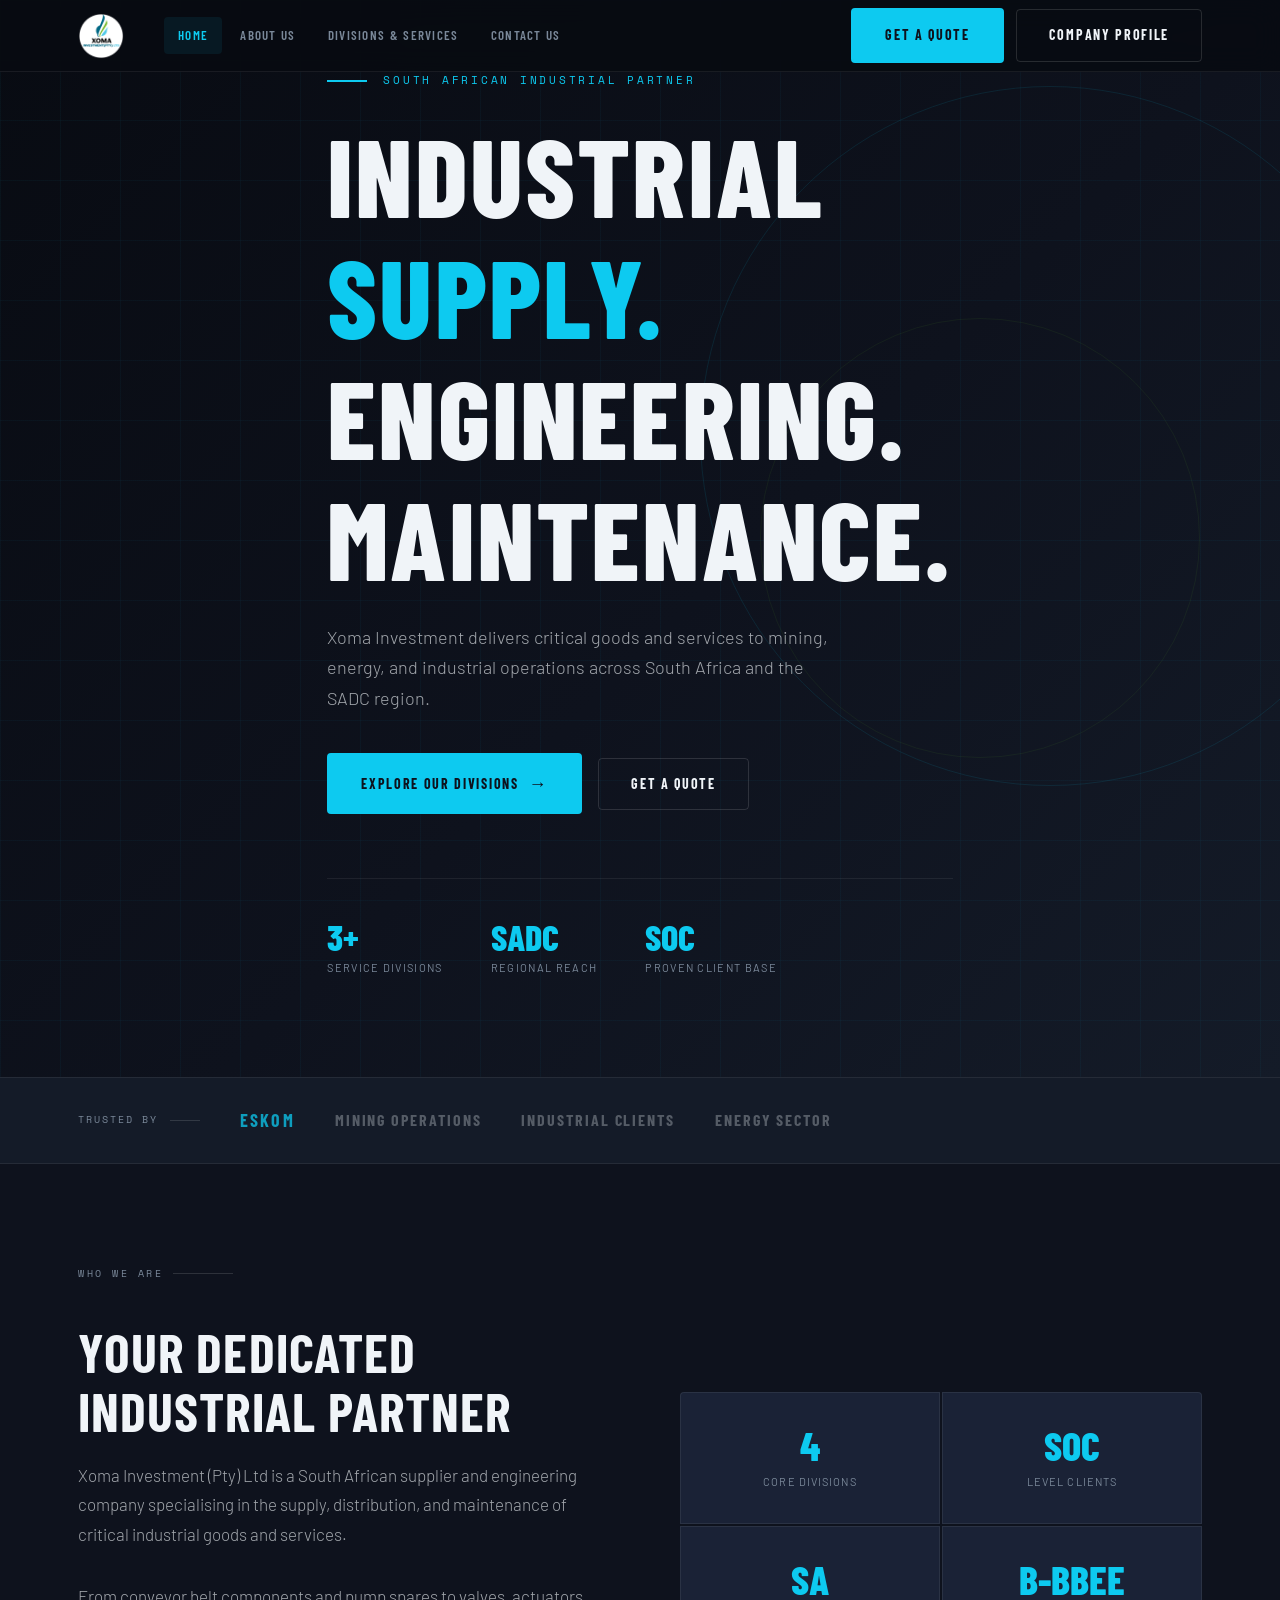
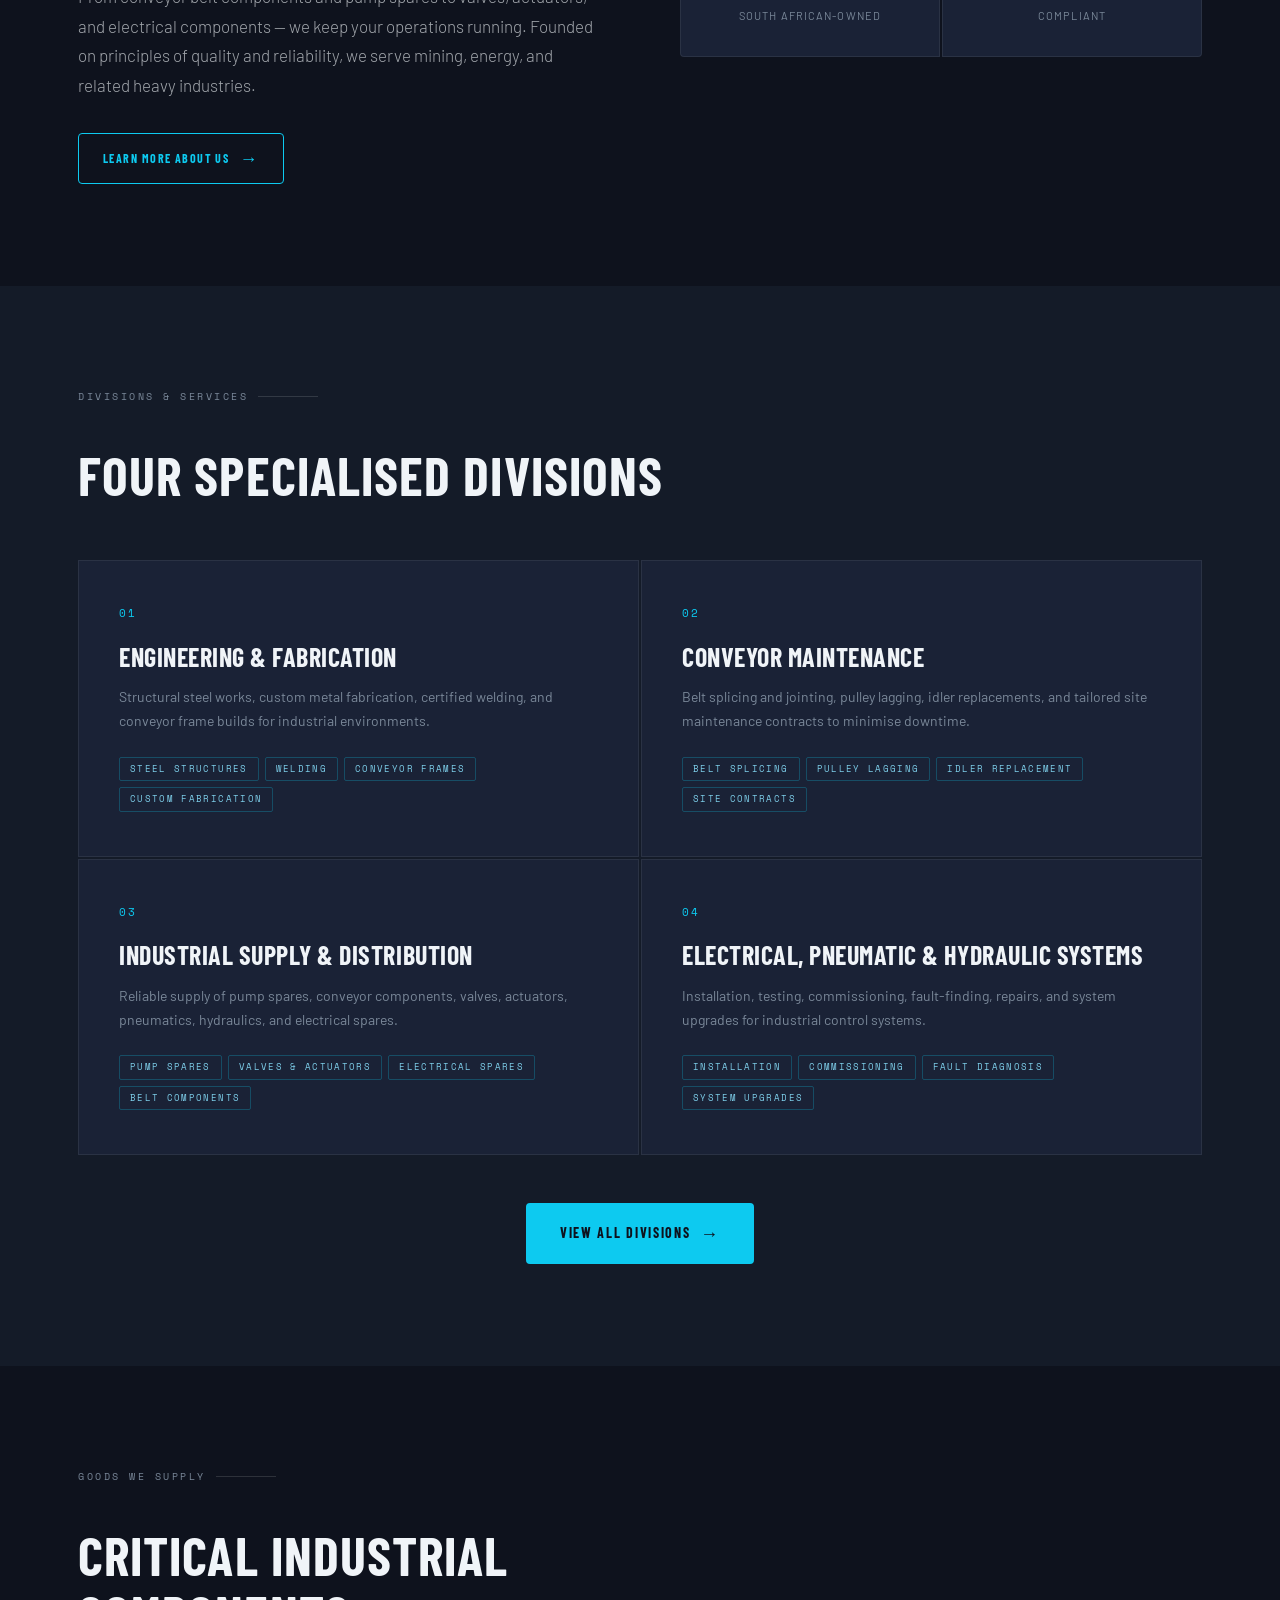
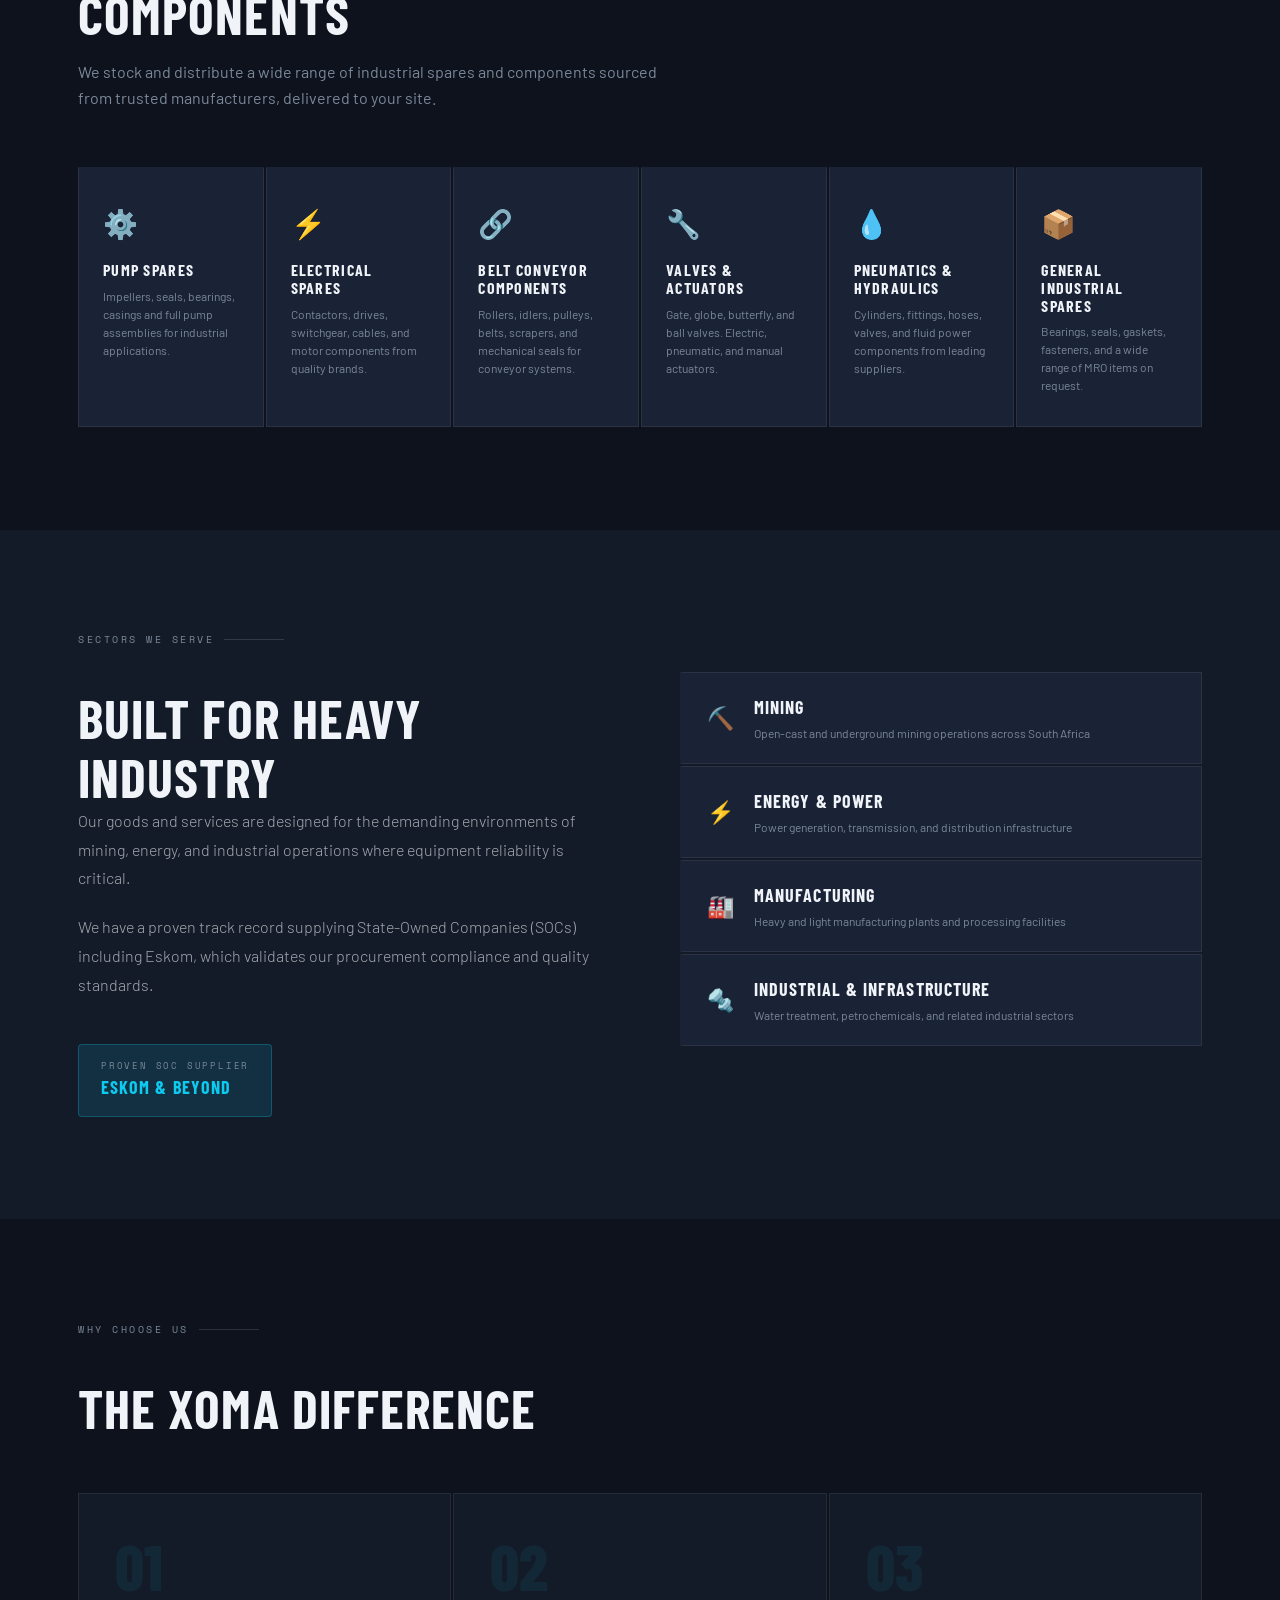
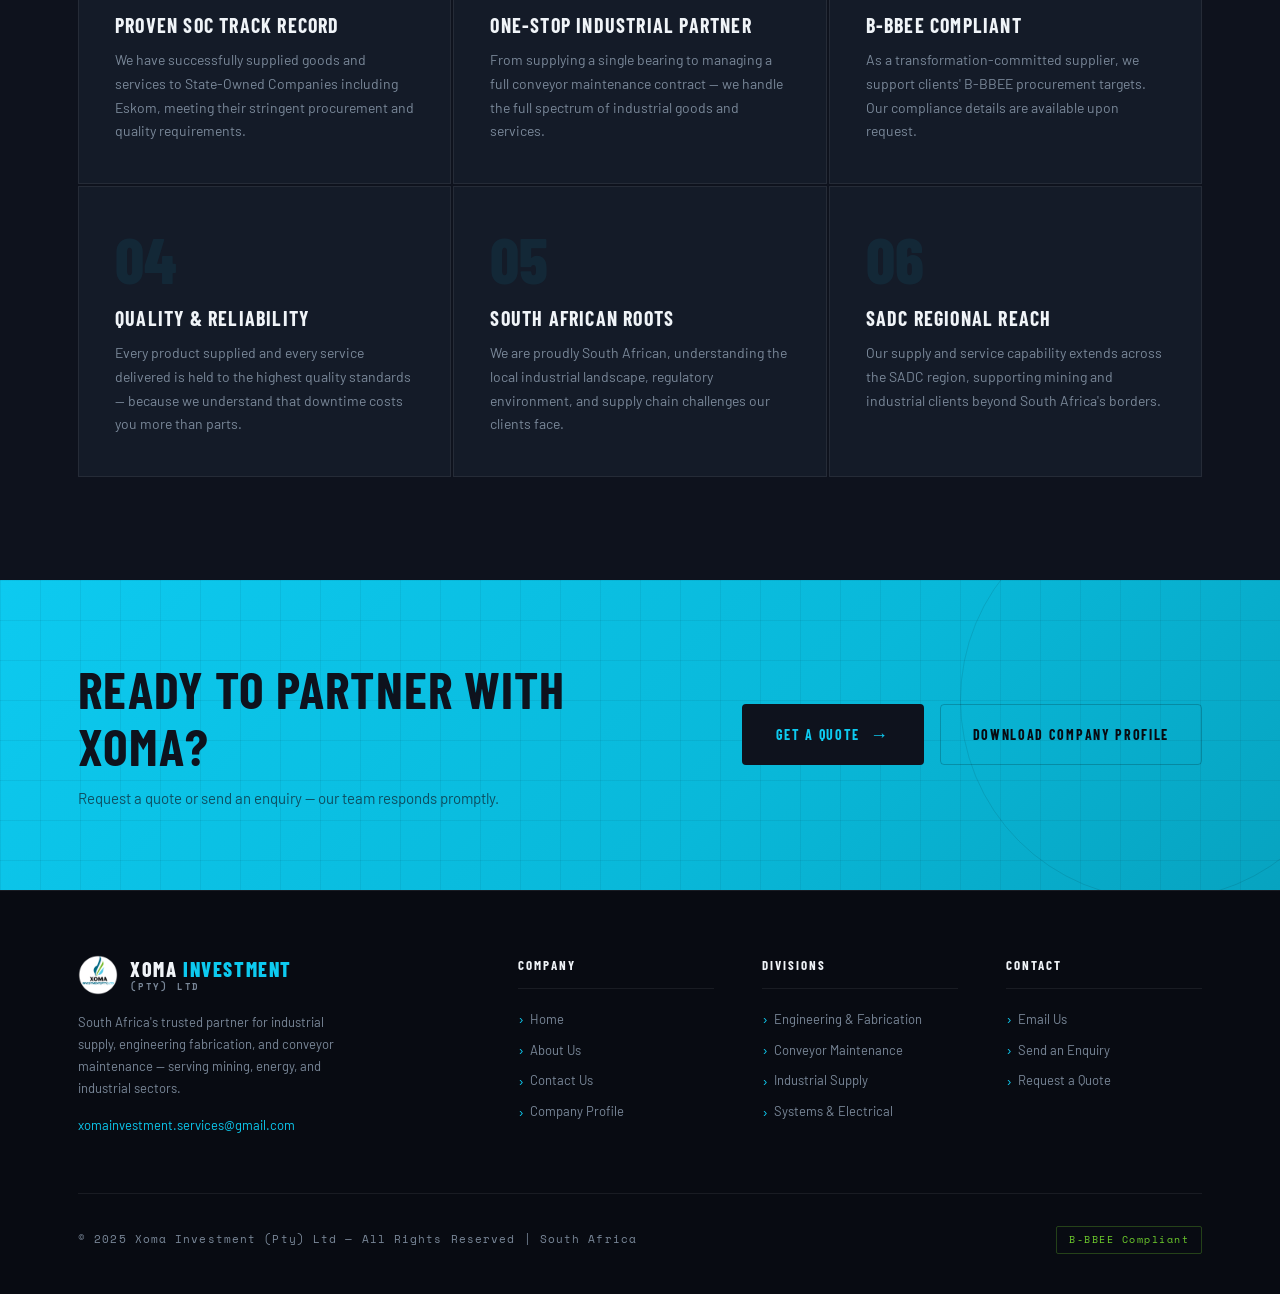
==== index.html @ 1c03928a "File Upload" ====
<!DOCTYPE html>
<html lang="en">
<head>
  <meta charset="UTF-8">
  <meta name="viewport" content="width=device-width, initial-scale=1.0">
  <meta name="description" content="Xoma Investment (Pty) Ltd — South Africa's trusted industrial supplier and engineering partner. Conveyor components, pumps, valves, electrical spares, and maintenance services for mining and energy sectors.">
  <title>Xoma Investment (Pty) Ltd — Industrial Supply. Engineering. Maintenance.</title>
  <link href="https://fonts.googleapis.com/css2?family=Barlow+Condensed:wght@400;600;700;800&family=Barlow:wght@300;400;500;600&family=Space+Mono:wght@400;700&display=swap" rel="stylesheet">
  <link rel="stylesheet" href="assets/css/style.css">
</head>
<body>

  <!-- ===== HEADER ===== -->
  <header class="main-header">
    <div class="container">
      <div class="logo">
        <a href="index.html">
          <img src="assets/img/Logo Xoma.png" alt="Xoma Investment (Pty) Ltd" onerror="this.style.display='none'; this.nextElementSibling.style.display='block'">
          <div class="logo-text" style="display:none">XOMA <span>Investment</span><div class="logo-sub">(Pty) Ltd</div></div>
        </a>
      </div>

      <button class="menu-toggle" aria-label="Toggle menu">
        <span></span><span></span><span></span>
      </button>

      <nav class="main-nav">
        <ul>
          <li><a href="index.html" class="active">Home</a></li>
          <li><a href="about.html">About Us</a></li>
          <li class="dropdown">
            <a href="services.html">Divisions &amp; Services</a>
            <ul class="dropdown-menu">
              <li><a href="services.html#engineering">Engineering &amp; Fabrication</a></li>
              <li><a href="services.html#maintenance">Conveyor Maintenance</a></li>
              <li><a href="services.html#supply">Industrial Supply &amp; Distribution</a></li>
              <li><a href="services.html#systems">Electrical, Pneumatic &amp; Hydraulic</a></li>
            </ul>
          </li>
          <li><a href="contact.html">Contact Us</a></li>
        </ul>
      </nav>

      <div class="nav-ctas">
        <a href="contact.html" class="btn btn-primary">Get a Quote</a>
        <a href="assets/docs/company_profile.pdf" download="Xoma_Investment_Company_Profile.pdf" class="btn btn-secondary">Company Profile</a>
      </div>
    </div>
  </header>

  <main>

    <!-- ===== HERO ===== -->
    <section class="hero-banner no-img">
      <div class="hero-bg">
        <div class="hero-grid-pattern"></div>
      </div>
      <div class="hero-ring2"></div>
      <div class="container">
        <div class="hero-content">
          <div class="hero-eyebrow">
            <div class="line"></div>
            <span>South African Industrial Partner</span>
          </div>
          <h1>Industrial<br><span class="accent">Supply.</span><br>Engineering.<br>Maintenance.</h1>
          <p class="hero-sub">Xoma Investment delivers critical goods and services to mining, energy, and industrial operations across South Africa and the SADC region.</p>
          <div class="hero-actions">
            <a href="services.html" class="btn btn-primary">Explore Our Divisions <span class="arrow">→</span></a>
            <a href="contact.html" class="btn btn-secondary">Get a Quote</a>
          </div>
          <div class="hero-stats">
            <div class="hero-stat">
              <div class="number"><span data-target="4">0</span>+</div>
              <div class="label">Service Divisions</div>
            </div>
            <div class="hero-stat">
              <div class="number">SADC</div>
              <div class="label">Regional Reach</div>
            </div>
            <div class="hero-stat">
              <div class="number">SOC</div>
              <div class="label">Proven Client Base</div>
            </div>
          </div>
        </div>
      </div>
    </section>

    <!-- ===== TRUST BAR ===== -->
    <div class="trust-bar">
      <div class="container">
        <span class="trust-label">Trusted by</span>
        <div class="trust-logos">
          <span class="trust-logo-item featured">Eskom</span>
          <span class="trust-logo-item">Mining Operations</span>
          <span class="trust-logo-item">Industrial Clients</span>
          <span class="trust-logo-item">Energy Sector</span>
        </div>
      </div>
    </div>

    <!-- ===== ABOUT PREVIEW ===== -->
    <section class="about-preview">
      <div class="container">
        <div class="inner">
          <div class="text-side">
            <span class="section-label">Who We Are</span>
            <h2 class="anim">Your Dedicated Industrial Partner</h2>
            <p class="anim anim-delay-1">Xoma Investment (Pty) Ltd is a South African supplier and engineering company specialising in the supply, distribution, and maintenance of critical industrial goods and services.</p>
            <p class="anim anim-delay-2">From conveyor belt components and pump spares to valves, actuators, and electrical components — we keep your operations running. Founded on principles of quality and reliability, we serve mining, energy, and related heavy industries.</p>
            <a href="about.html" class="btn btn-ghost anim anim-delay-3">Learn More About Us <span class="arrow">→</span></a>
          </div>
          <div class="stat-side anim anim-delay-1">
            <div class="stat-box">
              <div class="num">4</div>
              <div class="desc">Core Divisions</div>
            </div>
            <div class="stat-box">
              <div class="num">SOC</div>
              <div class="desc">Level Clients</div>
            </div>
            <div class="stat-box">
              <div class="num">SA</div>
              <div class="desc">South African-Owned</div>
            </div>
            <div class="stat-box">
              <div class="num">B-BBEE</div>
              <div class="desc">Compliant</div>
            </div>
          </div>
        </div>
      </div>
    </section>

    <!-- ===== SERVICES ===== -->
    <section class="alt-bg">
      <div class="container">
        <span class="section-label">Divisions &amp; Services</span>
        <h2 class="anim">Four Specialised Divisions</h2>
        <div class="services-grid">
          <div class="service-card anim anim-delay-1">
            <div class="card-number">01</div>
            <h3>Engineering &amp; Fabrication</h3>
            <p>Structural steel works, custom metal fabrication, certified welding, and conveyor frame builds for industrial environments.</p>
            <div class="tags">
              <span class="tag">Steel Structures</span>
              <span class="tag">Welding</span>
              <span class="tag">Conveyor Frames</span>
              <span class="tag">Custom Fabrication</span>
            </div>
            <a href="services.html#engineering" class="card-link">View Division →</a>
          </div>
          <div class="service-card anim anim-delay-2">
            <div class="card-number">02</div>
            <h3>Conveyor Maintenance</h3>
            <p>Belt splicing and jointing, pulley lagging, idler replacements, and tailored site maintenance contracts to minimise downtime.</p>
            <div class="tags">
              <span class="tag">Belt Splicing</span>
              <span class="tag">Pulley Lagging</span>
              <span class="tag">Idler Replacement</span>
              <span class="tag">Site Contracts</span>
            </div>
            <a href="services.html#maintenance" class="card-link">View Division →</a>
          </div>
          <div class="service-card anim anim-delay-3">
            <div class="card-number">03</div>
            <h3>Industrial Supply &amp; Distribution</h3>
            <p>Reliable supply of pump spares, conveyor components, valves, actuators, pneumatics, hydraulics, and electrical spares.</p>
            <div class="tags">
              <span class="tag">Pump Spares</span>
              <span class="tag">Valves &amp; Actuators</span>
              <span class="tag">Electrical Spares</span>
              <span class="tag">Belt Components</span>
            </div>
            <a href="services.html#supply" class="card-link">View Division →</a>
          </div>
          <div class="service-card anim anim-delay-4">
            <div class="card-number">04</div>
            <h3>Electrical, Pneumatic &amp; Hydraulic Systems</h3>
            <p>Installation, testing, commissioning, fault-finding, repairs, and system upgrades for industrial control systems.</p>
            <div class="tags">
              <span class="tag">Installation</span>
              <span class="tag">Commissioning</span>
              <span class="tag">Fault Diagnosis</span>
              <span class="tag">System Upgrades</span>
            </div>
            <a href="services.html#systems" class="card-link">View Division →</a>
          </div>
        </div>
        <div style="text-align:center; margin-top: 48px;">
          <a href="services.html" class="btn btn-primary">View All Divisions <span class="arrow">→</span></a>
        </div>
      </div>
    </section>

    <!-- ===== PRODUCTS ===== -->
    <section>
      <div class="container">
        <div class="products-intro">
          <span class="section-label">Goods We Supply</span>
          <h2 class="anim">Critical Industrial Components</h2>
          <p class="anim anim-delay-1">We stock and distribute a wide range of industrial spares and components sourced from trusted manufacturers, delivered to your site.</p>
        </div>
        <div class="product-categories">
          <div class="product-cat anim">
            <span class="cat-icon">⚙️</span>
            <h4>Pump Spares</h4>
            <p>Impellers, seals, bearings, casings and full pump assemblies for industrial applications.</p>
          </div>
          <div class="product-cat anim anim-delay-1">
            <span class="cat-icon">⚡</span>
            <h4>Electrical Spares</h4>
            <p>Contactors, drives, switchgear, cables, and motor components from quality brands.</p>
          </div>
          <div class="product-cat anim anim-delay-2">
            <span class="cat-icon">🔗</span>
            <h4>Belt Conveyor Components</h4>
            <p>Rollers, idlers, pulleys, belts, scrapers, and mechanical seals for conveyor systems.</p>
          </div>
          <div class="product-cat anim anim-delay-3">
            <span class="cat-icon">🔧</span>
            <h4>Valves &amp; Actuators</h4>
            <p>Gate, globe, butterfly, and ball valves. Electric, pneumatic, and manual actuators.</p>
          </div>
          <div class="product-cat anim anim-delay-4">
            <span class="cat-icon">💧</span>
            <h4>Pneumatics &amp; Hydraulics</h4>
            <p>Cylinders, fittings, hoses, valves, and fluid power components from leading suppliers.</p>
          </div>
          <div class="product-cat anim">
            <span class="cat-icon">📦</span>
            <h4>General Industrial Spares</h4>
            <p>Bearings, seals, gaskets, fasteners, and a wide range of MRO items on request.</p>
          </div>
        </div>
      </div>
    </section>

    <!-- ===== SECTORS ===== -->
    <section class="alt-bg">
      <div class="container">
        <div class="sectors-inner">
          <div class="sectors-text">
            <span class="section-label">Sectors We Serve</span>
            <h2 class="anim">Built for Heavy Industry</h2>
            <p class="anim anim-delay-1">Our goods and services are designed for the demanding environments of mining, energy, and industrial operations where equipment reliability is critical.</p>
            <p class="anim anim-delay-2">We have a proven track record supplying State-Owned Companies (SOCs) including Eskom, which validates our procurement compliance and quality standards.</p>
            <div class="eskom-badge anim anim-delay-3">
              <div>
                <div class="badge-label">Proven SOC Supplier</div>
                <div class="badge-name">Eskom &amp; Beyond</div>
              </div>
            </div>
          </div>
          <div>
            <div class="sector-list">
              <div class="sector-item anim">
                <span class="s-icon">⛏️</span>
                <div>
                  <div class="s-name">Mining</div>
                  <div class="s-desc">Open-cast and underground mining operations across South Africa</div>
                </div>
              </div>
              <div class="sector-item anim anim-delay-1">
                <span class="s-icon">⚡</span>
                <div>
                  <div class="s-name">Energy &amp; Power</div>
                  <div class="s-desc">Power generation, transmission, and distribution infrastructure</div>
                </div>
              </div>
              <div class="sector-item anim anim-delay-2">
                <span class="s-icon">🏭</span>
                <div>
                  <div class="s-name">Manufacturing</div>
                  <div class="s-desc">Heavy and light manufacturing plants and processing facilities</div>
                </div>
              </div>
              <div class="sector-item anim anim-delay-3">
                <span class="s-icon">🔩</span>
                <div>
                  <div class="s-name">Industrial &amp; Infrastructure</div>
                  <div class="s-desc">Water treatment, petrochemicals, and related industrial sectors</div>
                </div>
              </div>
            </div>
          </div>
        </div>
      </div>
    </section>

    <!-- ===== WHY XOMA ===== -->
    <section>
      <div class="container">
        <span class="section-label">Why Choose Us</span>
        <h2 class="anim">The Xoma Difference</h2>
        <div class="why-grid">
          <div class="why-item anim">
            <div class="wi-number">01</div>
            <h4>Proven SOC Track Record</h4>
            <p>We have successfully supplied goods and services to State-Owned Companies including Eskom, meeting their stringent procurement and quality requirements.</p>
          </div>
          <div class="why-item anim anim-delay-1">
            <div class="wi-number">02</div>
            <h4>One-Stop Industrial Partner</h4>
            <p>From supplying a single bearing to managing a full conveyor maintenance contract — we handle the full spectrum of industrial goods and services.</p>
          </div>
          <div class="why-item anim anim-delay-2">
            <div class="wi-number">03</div>
            <h4>B-BBEE Compliant</h4>
            <p>As a transformation-committed supplier, we support clients' B-BBEE procurement targets. Our compliance details are available upon request.</p>
          </div>
          <div class="why-item anim">
            <div class="wi-number">04</div>
            <h4>Quality &amp; Reliability</h4>
            <p>Every product supplied and every service delivered is held to the highest quality standards — because we understand that downtime costs you more than parts.</p>
          </div>
          <div class="why-item anim anim-delay-1">
            <div class="wi-number">05</div>
            <h4>South African Roots</h4>
            <p>We are proudly South African, understanding the local industrial landscape, regulatory environment, and supply chain challenges our clients face.</p>
          </div>
          <div class="why-item anim anim-delay-2">
            <div class="wi-number">06</div>
            <h4>SADC Regional Reach</h4>
            <p>Our supply and service capability extends across the SADC region, supporting mining and industrial clients beyond South Africa's borders.</p>
          </div>
        </div>
      </div>
    </section>

    <!-- ===== CTA BANNER ===== -->
    <section class="cta-banner">
      <div class="container">
        <div class="inner">
          <div>
            <h2>Ready to Partner with Xoma?</h2>
            <p>Request a quote or send an enquiry — our team responds promptly.</p>
          </div>
          <div style="display:flex; gap:16px; flex-wrap:wrap;">
            <a href="contact.html" class="btn btn-primary">Get a Quote <span class="arrow">→</span></a>
            <a href="assets/docs/company_profile.pdf" download class="btn btn-secondary" style="border-color:rgba(0,0,0,0.2); color:var(--black);">Download Company Profile</a>
          </div>
        </div>
      </div>
    </section>

  </main>

  <!-- ===== FOOTER ===== -->
  <footer class="main-footer">
    <div class="container">
      <div class="footer-inner">
        <div class="footer-brand">
          <div class="logo-wrap">
            <img src="assets/img/Logo Xoma.png" alt="Xoma Investment (Pty) Ltd">
            <div class="logo-text">XOMA <span>Investment</span><div class="logo-sub">(Pty) Ltd</div></div>
          </div>
          <p>South Africa's trusted partner for industrial supply, engineering fabrication, and conveyor maintenance — serving mining, energy, and industrial sectors.</p>
          <a href="mailto:xomainvestment.services@gmail.com" class="email-link">xomainvestment.services@gmail.com</a>
        </div>
        <div class="footer-col">
          <h5>Company</h5>
          <ul>
            <li><a href="index.html">Home</a></li>
            <li><a href="about.html">About Us</a></li>
            <li><a href="contact.html">Contact Us</a></li>
            <li><a href="assets/docs/company_profile.pdf" download>Company Profile</a></li>
          </ul>
        </div>
        <div class="footer-col">
          <h5>Divisions</h5>
          <ul>
            <li><a href="services.html#engineering">Engineering &amp; Fabrication</a></li>
            <li><a href="services.html#maintenance">Conveyor Maintenance</a></li>
            <li><a href="services.html#supply">Industrial Supply</a></li>
            <li><a href="services.html#systems">Systems &amp; Electrical</a></li>
          </ul>
        </div>
        <div class="footer-col">
          <h5>Contact</h5>
          <ul>
            <li><a href="mailto:xomainvestment.services@gmail.com">Email Us</a></li>
            <li><a href="contact.html">Send an Enquiry</a></li>
            <li><a href="contact.html">Request a Quote</a></li>
          </ul>
        </div>
      </div>
      <div class="footer-bottom">
        <p>© 2025 Xoma Investment (Pty) Ltd — All Rights Reserved | South Africa</p>
        <span class="bbbee-badge">B-BBEE Compliant</span>
      </div>
    </div>
  </footer>

  <script src="assets/js/script.js"></script>
</body>
</html>
---- assets/css/style.css ----
/* ============================================
   XOMA INVESTMENT — INDUSTRIAL AUTHORITY
   Navy. Teal. Green. Precision.
   ============================================ */

@import url('https://fonts.googleapis.com/css2?family=Barlow+Condensed:wght@400;600;700;800&family=Barlow:wght@300;400;500;600&family=Space+Mono:wght@400;700&display=swap');

/* ---- BRAND TOKENS ---- */
:root {
  /* Core brand — from the Xoma logo */
  --navy:        #0e121d;
  --navy-mid:    #141b28;
  --navy-light:  #1a2236;
  --navy-border: #222d42;

  --teal:        #0dcaf0;
  --teal-light:  #4dd9f5;
  --teal-dim:    rgba(13,202,240,0.12);
  --teal-border: rgba(13,202,240,0.25);

  --green:       #6fcf2d;
  --green-light: #8fdf4a;
  --green-dim:   rgba(111,207,45,0.12);
  --green-border:rgba(111,207,45,0.28);

  --sky:         #7ecfea;

  --black:       #080b12;
  --border:      rgba(255,255,255,0.07);
  --border-light:rgba(255,255,255,0.13);
  --white:       #f0f4f8;
  --muted:       #7a8899;

  --font-display: 'Barlow Condensed', sans-serif;
  --font-body:    'Barlow', sans-serif;
  --font-mono:    'Space Mono', monospace;

  --radius-sm: 4px;
  --radius-md: 8px;
  --radius-lg: 14px;

  --nav-h: 72px;
  --section-pad: clamp(60px, 8vw, 110px);
  --container-w: 1220px;
  --gutter: clamp(20px, 4vw, 48px);
}

/* ---- RESET ---- */
*, *::before, *::after { box-sizing: border-box; margin: 0; padding: 0; }
html { scroll-behavior: smooth; font-size: 16px; }
body {
  background: var(--navy);
  color: var(--white);
  font-family: var(--font-body);
  font-weight: 400;
  line-height: 1.6;
  overflow-x: hidden;
}
img { max-width: 100%; display: block; }
a { text-decoration: none; color: inherit; }
ul { list-style: none; }
button { cursor: pointer; border: none; background: none; font: inherit; }

/* ---- CONTAINER ---- */
.container {
  max-width: var(--container-w);
  margin: 0 auto;
  padding: 0 var(--gutter);
}

/* ---- TYPOGRAPHY ---- */
h1, h2, h3, h4 {
  font-family: var(--font-display);
  font-weight: 700;
  line-height: 1.1;
  letter-spacing: 0.02em;
  text-transform: uppercase;
}
h1 { font-size: clamp(52px, 9vw, 110px); }
h2 { font-size: clamp(32px, 5vw, 54px); }
h3 { font-size: clamp(22px, 3vw, 32px); }

.overline {
  font-family: var(--font-mono);
  font-size: 11px;
  letter-spacing: 0.2em;
  text-transform: uppercase;
  color: var(--teal);
  display: block;
  margin-bottom: 12px;
}
.section-label {
  font-family: var(--font-mono);
  font-size: 10px;
  letter-spacing: 0.25em;
  text-transform: uppercase;
  color: var(--muted);
  display: flex;
  align-items: center;
  gap: 10px;
  margin-bottom: 40px;
}
.section-label::after {
  content: '';
  flex: 1;
  max-width: 60px;
  height: 1px;
  background: var(--border-light);
}

/* ---- BUTTONS ---- */
.btn {
  display: inline-flex;
  align-items: center;
  gap: 10px;
  font-family: var(--font-display);
  font-weight: 700;
  font-size: 14px;
  letter-spacing: 0.12em;
  text-transform: uppercase;
  padding: 14px 32px;
  border-radius: var(--radius-sm);
  transition: all 0.2s ease;
  white-space: nowrap;
}
.btn-primary {
  background: var(--teal);
  color: var(--navy);
  border: 2px solid var(--teal);
}
.btn-primary:hover {
  background: var(--teal-light);
  border-color: var(--teal-light);
  transform: translateY(-1px);
  box-shadow: 0 6px 24px rgba(13,202,240,0.3);
}
.btn-secondary {
  background: transparent;
  color: var(--white);
  border: 1px solid var(--border-light);
}
.btn-secondary:hover {
  border-color: var(--teal);
  color: var(--teal);
}
.btn-ghost {
  background: transparent;
  color: var(--teal);
  border: 1px solid var(--teal);
  padding: 10px 24px;
  font-size: 12px;
}
.btn-ghost:hover {
  background: var(--teal);
  color: var(--navy);
  box-shadow: 0 4px 16px rgba(13,202,240,0.25);
}
.btn .arrow {
  font-size: 18px;
  transition: transform 0.2s;
}
.btn:hover .arrow { transform: translateX(4px); }

/* ---- HEADER / NAV ---- */
.main-header {
  position: fixed;
  top: 0; left: 0; right: 0;
  z-index: 1000;
  height: var(--nav-h);
  border-bottom: 1px solid var(--border);
  background: rgba(8,11,18,0.93);
  backdrop-filter: blur(14px);
  -webkit-backdrop-filter: blur(14px);
  transition: background 0.3s, border-color 0.3s;
}
.main-header.scrolled {
  background: rgba(8,11,18,0.99);
  border-bottom-color: rgba(13,202,240,0.2);
}
.main-header .container {
  height: 100%;
  display: flex;
  align-items: center;
  gap: 40px;
}
.logo { flex-shrink: 0; }
.logo img {
  height: 46px;
  width: auto;
  border-radius: 50%;
}
.logo-text {
  font-family: var(--font-display);
  font-weight: 800;
  font-size: 20px;
  letter-spacing: 0.08em;
  text-transform: uppercase;
  color: var(--white);
  line-height: 1;
}
.logo-text span { color: var(--teal); }
.logo-sub {
  font-family: var(--font-mono);
  font-size: 9px;
  letter-spacing: 0.2em;
  color: var(--muted);
  text-transform: uppercase;
  margin-top: 3px;
}

.main-nav { flex: 1; }
.main-nav ul {
  display: flex;
  align-items: center;
  gap: 4px;
}
.main-nav a {
  font-family: var(--font-display);
  font-weight: 600;
  font-size: 13px;
  letter-spacing: 0.1em;
  text-transform: uppercase;
  color: var(--muted);
  padding: 8px 14px;
  border-radius: var(--radius-sm);
  transition: color 0.2s;
  display: block;
}
.main-nav a:hover,
.main-nav a.active { color: var(--white); }
.main-nav a.active {
  background: rgba(13,202,240,0.08);
  color: var(--teal);
}

.dropdown { position: relative; }
.dropdown-menu {
  position: absolute;
  top: calc(100% + 8px);
  left: 0;
  min-width: 270px;
  background: var(--navy-light);
  border: 1px solid var(--border-light);
  border-top: 2px solid var(--teal);
  border-radius: 0 0 var(--radius-md) var(--radius-md);
  padding: 8px;
  opacity: 0;
  pointer-events: none;
  transform: translateY(-6px);
  transition: all 0.2s ease;
  z-index: 100;
}
.dropdown:hover .dropdown-menu,
.dropdown-menu:hover {
  opacity: 1;
  pointer-events: all;
  transform: translateY(0);
}
.dropdown-menu li a {
  display: block;
  padding: 10px 14px;
  font-size: 12px;
  color: var(--muted);
  border-radius: var(--radius-sm);
  border-left: 2px solid transparent;
}
.dropdown-menu li a:hover {
  color: var(--teal);
  border-left-color: var(--teal);
  background: var(--teal-dim);
}

.nav-ctas {
  display: flex;
  align-items: center;
  gap: 12px;
  margin-left: auto;
  flex-shrink: 0;
}

.menu-toggle {
  display: none;
  flex-direction: column;
  gap: 5px;
  padding: 8px;
  margin-left: auto;
}
.menu-toggle span {
  display: block;
  width: 24px;
  height: 2px;
  background: var(--white);
  transition: all 0.3s;
}
.menu-toggle.open span:nth-child(1) { transform: rotate(45deg) translate(5px, 5px); }
.menu-toggle.open span:nth-child(2) { opacity: 0; }
.menu-toggle.open span:nth-child(3) { transform: rotate(-45deg) translate(5px, -5px); }

/* ---- HERO ---- */
.hero-banner {
  min-height: 100vh;
  display: flex;
  align-items: flex-end;
  padding-bottom: clamp(60px, 8vw, 100px);
  padding-top: var(--nav-h);
  position: relative;
  overflow: hidden;
}
.hero-bg {
  position: absolute;
  inset: 0;
  background:
    linear-gradient(180deg, rgba(8,11,18,0.2) 0%, rgba(8,11,18,0.75) 60%, var(--navy) 100%),
    url('assets/img/hero-bg.jpg') center/cover no-repeat;
}
.hero-banner.no-img .hero-bg {
  background: linear-gradient(135deg, var(--black) 0%, var(--navy) 55%, var(--navy-mid) 100%);
}
.hero-grid-pattern {
  position: absolute;
  inset: 0;
  background-image:
    linear-gradient(rgba(13,202,240,0.04) 1px, transparent 1px),
    linear-gradient(90deg, rgba(13,202,240,0.04) 1px, transparent 1px);
  background-size: 60px 60px;
}
.hero-bg::after {
  content: '';
  position: absolute;
  right: -120px;
  top: 8%;
  width: 700px;
  height: 700px;
  border: 1px solid rgba(13,202,240,0.1);
  border-radius: 50%;
}
.hero-ring2 {
  position: absolute;
  right: 80px;
  top: 50%;
  transform: translateY(-50%);
  width: 440px;
  height: 440px;
  border: 1px solid rgba(111,207,45,0.07);
  border-radius: 50%;
  pointer-events: none;
}
.hero-glow {
  position: absolute;
  right: 10%;
  top: 20%;
  width: 500px;
  height: 500px;
  background: radial-gradient(circle, rgba(13,202,240,0.06) 0%, transparent 70%);
  pointer-events: none;
}

.hero-content {
  position: relative;
  z-index: 2;
  max-width: 900px;
}
.hero-eyebrow {
  display: flex;
  align-items: center;
  gap: 16px;
  margin-bottom: 24px;
}
.hero-eyebrow .line { width: 40px; height: 2px; background: var(--teal); }
.hero-eyebrow span {
  font-family: var(--font-mono);
  font-size: 11px;
  letter-spacing: 0.25em;
  text-transform: uppercase;
  color: var(--teal);
}
.hero-banner h1 { color: var(--white); margin-bottom: 24px; font-weight: 800; }
.hero-banner h1 .accent { color: var(--teal); }
.hero-banner h1 .accent-green { color: var(--green); }
.hero-sub {
  font-size: clamp(15px, 2vw, 18px);
  color: rgba(240,244,248,0.65);
  max-width: 520px;
  margin-bottom: 40px;
  font-weight: 300;
  line-height: 1.7;
}
.hero-actions { display: flex; gap: 16px; flex-wrap: wrap; align-items: center; }
.hero-stats {
  display: flex;
  gap: 48px;
  margin-top: 64px;
  padding-top: 40px;
  border-top: 1px solid var(--border);
}
.hero-stat .number {
  font-family: var(--font-display);
  font-size: 36px;
  font-weight: 800;
  color: var(--teal);
  line-height: 1;
}
.hero-stat .label {
  font-size: 11px;
  letter-spacing: 0.12em;
  text-transform: uppercase;
  color: var(--muted);
  margin-top: 4px;
}

/* ---- TRUST BAR ---- */
.trust-bar {
  background: var(--navy-mid);
  border-top: 1px solid var(--border);
  border-bottom: 1px solid var(--border);
  padding: 28px 0;
}
.trust-bar .container {
  display: flex;
  align-items: center;
  gap: 40px;
  flex-wrap: wrap;
}
.trust-label {
  font-family: var(--font-mono);
  font-size: 10px;
  letter-spacing: 0.2em;
  text-transform: uppercase;
  color: var(--muted);
  white-space: nowrap;
  flex-shrink: 0;
}
.trust-label::after {
  content: '';
  display: inline-block;
  width: 30px;
  height: 1px;
  background: var(--border-light);
  vertical-align: middle;
  margin-left: 12px;
}
.trust-logos { display: flex; gap: 40px; align-items: center; flex-wrap: wrap; }
.trust-logo-item {
  font-family: var(--font-display);
  font-weight: 700;
  font-size: 16px;
  letter-spacing: 0.12em;
  text-transform: uppercase;
  color: rgba(240,244,248,0.3);
  transition: color 0.2s;
}
.trust-logo-item:hover { color: rgba(240,244,248,0.65); }
.trust-logo-item.featured { color: var(--teal); opacity: 0.75; font-size: 18px; }
.trust-logo-item.featured:hover { opacity: 1; }

/* ---- SECTIONS ---- */
section { padding: var(--section-pad) 0; }
.alt-bg { background: var(--navy-mid); }
.dark-bg { background: var(--black); }

/* ---- ABOUT PREVIEW ---- */
.about-preview .inner {
  display: grid;
  grid-template-columns: 1fr 1fr;
  gap: 80px;
  align-items: center;
}
.stat-side { display: grid; grid-template-columns: 1fr 1fr; gap: 2px; }
.stat-box {
  background: var(--navy-light);
  padding: 32px;
  text-align: center;
  border: 1px solid var(--border);
}
.stat-box:first-child { border-radius: var(--radius-sm) 0 0 0; }
.stat-box:nth-child(2) { border-radius: 0 var(--radius-sm) 0 0; }
.stat-box:nth-child(3) { border-radius: 0 0 0 var(--radius-sm); }
.stat-box:last-child { border-radius: 0 0 var(--radius-sm) 0; }
.stat-box .num {
  font-family: var(--font-display);
  font-size: 40px;
  font-weight: 800;
  color: var(--teal);
  line-height: 1;
}
.stat-box .desc {
  font-size: 11px;
  letter-spacing: 0.1em;
  text-transform: uppercase;
  color: var(--muted);
  margin-top: 8px;
}
.about-preview p {
  color: rgba(240,244,248,0.65);
  font-weight: 300;
  margin: 20px 0 32px;
  font-size: 17px;
  line-height: 1.75;
}

/* ---- SERVICES GRID ---- */
.services-grid {
  display: grid;
  grid-template-columns: repeat(2, 1fr);
  gap: 2px;
  margin-top: 56px;
}
.service-card {
  background: var(--navy-light);
  padding: 44px 40px;
  position: relative;
  overflow: hidden;
  transition: background 0.25s;
  border: 1px solid var(--border);
}
.service-card::before {
  content: '';
  position: absolute;
  top: 0; left: 0;
  width: 100%;
  height: 3px;
  background: linear-gradient(90deg, var(--teal), var(--green));
  transform: scaleX(0);
  transform-origin: left;
  transition: transform 0.35s ease;
}
.service-card:hover { background: #1c2840; }
.service-card:hover::before { transform: scaleX(1); }
.service-card .card-number {
  font-family: var(--font-mono);
  font-size: 11px;
  color: var(--teal);
  letter-spacing: 0.2em;
  margin-bottom: 20px;
}
.service-card h3 { font-size: 26px; color: var(--white); margin-bottom: 14px; transition: color 0.2s; }
.service-card:hover h3 { color: var(--teal); }
.service-card p { font-size: 14px; color: var(--muted); line-height: 1.7; margin-bottom: 24px; }
.service-card .tags { display: flex; flex-wrap: wrap; gap: 6px; }
.tag {
  font-family: var(--font-mono);
  font-size: 9px;
  letter-spacing: 0.15em;
  text-transform: uppercase;
  padding: 4px 10px;
  border: 1px solid var(--teal-border);
  border-radius: 2px;
  color: var(--sky);
}
.service-card .card-link {
  position: absolute;
  bottom: 40px;
  right: 40px;
  font-family: var(--font-mono);
  font-size: 10px;
  letter-spacing: 0.15em;
  color: var(--muted);
  text-transform: uppercase;
  opacity: 0;
  transition: opacity 0.2s;
  display: flex;
  align-items: center;
  gap: 6px;
}
.service-card:hover .card-link { opacity: 1; color: var(--teal); }

/* ---- PRODUCT CATEGORIES ---- */
.products-intro { max-width: 600px; margin-bottom: 56px; }
.products-intro p { color: var(--muted); margin-top: 16px; font-size: 16px; }
.product-categories {
  display: grid;
  grid-template-columns: repeat(auto-fit, minmax(180px, 1fr));
  gap: 2px;
}
.product-cat {
  background: var(--navy-light);
  padding: 32px 24px;
  border: 1px solid var(--border);
  border-top: 2px solid transparent;
  transition: border-top-color 0.2s, background 0.2s;
  cursor: default;
}
.product-cat:hover { border-top-color: var(--green); background: #1c2840; }
.product-cat .cat-icon { font-size: 28px; margin-bottom: 16px; display: block; }
.product-cat h4 {
  font-family: var(--font-display);
  font-size: 16px;
  font-weight: 700;
  letter-spacing: 0.08em;
  text-transform: uppercase;
  color: var(--white);
  margin-bottom: 8px;
}
.product-cat p { font-size: 12px; color: var(--muted); line-height: 1.5; }

/* ---- SECTORS ---- */
.sectors-inner { display: grid; grid-template-columns: 1fr 1fr; gap: 80px; align-items: start; }
.sector-list { display: flex; flex-direction: column; gap: 2px; margin-top: 40px; }
.sector-item {
  display: flex;
  align-items: center;
  gap: 20px;
  padding: 20px 24px;
  background: var(--navy-light);
  border: 1px solid var(--border);
  border-left: 3px solid transparent;
  transition: all 0.2s;
}
.sector-item:hover { border-left-color: var(--teal); background: #1c2840; }
.sector-item .s-icon { font-size: 22px; flex-shrink: 0; }
.sector-item .s-name {
  font-family: var(--font-display);
  font-size: 18px;
  font-weight: 700;
  letter-spacing: 0.06em;
  text-transform: uppercase;
}
.sector-item .s-desc { font-size: 12px; color: var(--muted); margin-top: 2px; }
.sectors-text p {
  font-size: 16px;
  color: rgba(240,244,248,0.65);
  line-height: 1.8;
  font-weight: 300;
  margin-bottom: 20px;
}
.eskom-badge {
  display: inline-flex;
  align-items: center;
  gap: 12px;
  padding: 14px 22px;
  border: 1px solid var(--teal-border);
  background: var(--teal-dim);
  border-radius: var(--radius-sm);
  margin-top: 24px;
}
.eskom-badge .badge-label {
  font-family: var(--font-mono);
  font-size: 9px;
  letter-spacing: 0.2em;
  text-transform: uppercase;
  color: var(--muted);
}
.eskom-badge .badge-name {
  font-family: var(--font-display);
  font-size: 18px;
  font-weight: 700;
  color: var(--teal);
  letter-spacing: 0.06em;
  text-transform: uppercase;
}

/* ---- WHY XOMA ---- */
.why-grid { display: grid; grid-template-columns: repeat(3, 1fr); gap: 2px; margin-top: 56px; }
.why-item {
  padding: 40px 36px;
  background: var(--navy-mid);
  border: 1px solid var(--border);
  transition: border-color 0.2s, background 0.2s;
}
.why-item:hover { background: #1c2840; border-color: var(--teal-border); }
.why-item .wi-number {
  font-family: var(--font-display);
  font-size: 64px;
  font-weight: 800;
  color: rgba(13,202,240,0.08);
  line-height: 1;
  margin-bottom: 16px;
}
.why-item h4 {
  font-family: var(--font-display);
  font-size: 20px;
  font-weight: 700;
  letter-spacing: 0.06em;
  text-transform: uppercase;
  color: var(--white);
  margin-bottom: 12px;
}
.why-item p { font-size: 14px; color: var(--muted); line-height: 1.7; }

/* ---- CTA BANNER ---- */
.cta-banner {
  background: linear-gradient(135deg, var(--teal) 0%, #09b8d9 60%, #07a3c0 100%);
  padding: 80px 0;
  position: relative;
  overflow: hidden;
}
.cta-banner::before {
  content: '';
  position: absolute;
  inset: 0;
  background-image:
    linear-gradient(rgba(8,11,18,0.06) 1px, transparent 1px),
    linear-gradient(90deg, rgba(8,11,18,0.06) 1px, transparent 1px);
  background-size: 40px 40px;
}
.cta-banner::after {
  content: '';
  position: absolute;
  right: -80px; top: -80px;
  width: 400px; height: 400px;
  border: 1px solid rgba(8,11,18,0.1);
  border-radius: 50%;
}
.cta-banner .inner {
  position: relative;
  z-index: 2;
  display: flex;
  align-items: center;
  justify-content: space-between;
  gap: 40px;
  flex-wrap: wrap;
}
.cta-banner h2 { color: var(--navy); font-size: clamp(28px, 5vw, 52px); max-width: 600px; }
.cta-banner p { color: rgba(14,18,29,0.65); margin-top: 12px; font-size: 15px; }
.cta-banner .btn-primary {
  background: var(--navy);
  border-color: var(--navy);
  color: var(--teal);
  flex-shrink: 0;
}
.cta-banner .btn-primary:hover {
  background: var(--black);
  border-color: var(--black);
  box-shadow: 0 6px 20px rgba(8,11,18,0.35);
}

/* ---- PAGE TITLE BANNER ---- */
.page-title-banner {
  padding-top: calc(var(--nav-h) + 80px);
  padding-bottom: 80px;
  background: var(--black);
  position: relative;
  overflow: hidden;
}
.page-title-banner::before {
  content: '';
  position: absolute;
  inset: 0;
  background-image:
    linear-gradient(rgba(13,202,240,0.04) 1px, transparent 1px),
    linear-gradient(90deg, rgba(13,202,240,0.04) 1px, transparent 1px);
  background-size: 60px 60px;
}
.page-title-banner::after {
  content: '';
  position: absolute;
  left: -100px; top: -100px;
  width: 500px; height: 500px;
  background: radial-gradient(circle, rgba(13,202,240,0.07) 0%, transparent 65%);
}
.page-title-banner .container { position: relative; z-index: 2; }
.page-title-banner h1 { font-size: clamp(42px, 7vw, 88px); color: var(--white); }
.page-title-banner p {
  font-size: 16px;
  color: var(--muted);
  margin-top: 16px;
  max-width: 500px;
  font-weight: 300;
}

/* ---- ABOUT PAGE ---- */
.about-foundation .inner {
  display: grid;
  grid-template-columns: 1fr 1fr;
  gap: 80px;
  align-items: start;
}
.about-foundation p {
  color: rgba(240,244,248,0.7);
  font-size: 16px;
  line-height: 1.8;
  font-weight: 300;
  margin-bottom: 18px;
}
.about-foundation .highlight-quote {
  border-left: 3px solid var(--teal);
  padding: 16px 24px;
  background: var(--teal-dim);
  border-radius: 0 var(--radius-sm) var(--radius-sm) 0;
  font-style: italic;
  color: rgba(240,244,248,0.85);
  margin: 28px 0;
}
.vmv-grid { display: grid; grid-template-columns: 1fr 1fr; gap: 2px; margin: 40px 0; }
.vmv-item {
  background: var(--navy-light);
  padding: 40px;
  border: 1px solid var(--border);
  border-top: 3px solid var(--teal);
}
.vmv-item h3 { font-size: 22px; color: var(--teal); margin-bottom: 16px; }
.vmv-item p { color: rgba(240,244,248,0.65); font-size: 15px; line-height: 1.75; font-weight: 300; }
.core-values-grid { display: grid; grid-template-columns: repeat(2, 1fr); gap: 2px; margin-top: 40px; }
.cv-item {
  background: var(--navy-mid);
  border: 1px solid var(--border);
  padding: 28px 32px;
  display: flex;
  gap: 20px;
  align-items: flex-start;
  transition: border-color 0.2s, background 0.2s;
}
.cv-item:hover { background: #1c2840; border-color: var(--green-border); }
.cv-dot {
  width: 8px;
  height: 8px;
  border-radius: 50%;
  background: var(--green);
  flex-shrink: 0;
  margin-top: 6px;
  box-shadow: 0 0 8px rgba(111,207,45,0.4);
}
.cv-item .cv-name {
  font-family: var(--font-display);
  font-size: 16px;
  font-weight: 700;
  letter-spacing: 0.08em;
  text-transform: uppercase;
  color: var(--white);
  margin-bottom: 6px;
}
.cv-item p { font-size: 13px; color: var(--muted); line-height: 1.6; }
.bbbee-block {
  margin-top: 48px;
  padding: 24px 32px;
  border: 1px solid var(--green-border);
  border-left: 4px solid var(--green);
  background: var(--green-dim);
  display: flex;
  gap: 16px;
  align-items: center;
}
.bbbee-block p { font-size: 14px; color: rgba(240,244,248,0.75); }

/* ---- SERVICES PAGE ---- */
.service-division { padding: var(--section-pad) 0; border-top: 1px solid var(--border); }
.service-division.alt-bg { background: var(--navy-mid); }
.division-inner { display: grid; grid-template-columns: 1fr 1fr; gap: 80px; align-items: start; }
.division-inner.reverse { direction: rtl; }
.division-inner.reverse > * { direction: ltr; }
.division-num {
  font-family: var(--font-mono);
  font-size: 64px;
  font-weight: 700;
  color: rgba(13,202,240,0.07);
  line-height: 1;
  margin-bottom: -10px;
}
.division-header h2 { font-size: clamp(28px, 4vw, 44px); color: var(--white); margin-bottom: 16px; }
.division-body p {
  color: rgba(240,244,248,0.65);
  font-size: 15px;
  line-height: 1.8;
  font-weight: 300;
  margin-bottom: 28px;
}
.division-items { display: flex; flex-direction: column; gap: 2px; margin-bottom: 32px; }
.division-item {
  display: flex;
  gap: 16px;
  padding: 18px 20px;
  background: var(--navy-light);
  border: 1px solid var(--border);
  align-items: flex-start;
  border-left: 2px solid transparent;
  transition: border-color 0.2s, background 0.2s;
}
.division-item:hover { border-left-color: var(--teal); background: #1c2840; }
.alt-bg .division-item { background: var(--navy); }
.alt-bg .division-item:hover { background: #1c2840; }
.division-item .di-icon { font-size: 16px; flex-shrink: 0; margin-top: 2px; }
.division-item strong {
  font-family: var(--font-display);
  font-weight: 700;
  font-size: 14px;
  letter-spacing: 0.06em;
  text-transform: uppercase;
  color: var(--white);
  display: block;
  margin-bottom: 4px;
}
.division-item p { font-size: 13px; color: var(--muted); line-height: 1.5; margin: 0; }
.division-image-panel {
  background: var(--navy-light);
  min-height: 380px;
  border-radius: var(--radius-sm);
  display: flex;
  flex-direction: column;
  align-items: center;
  justify-content: center;
  gap: 12px;
  border: 1px solid var(--border-light);
  position: relative;
  overflow: hidden;
}
.division-image-panel::before {
  content: '';
  position: absolute;
  inset: 0;
  background-image:
    linear-gradient(rgba(13,202,240,0.04) 1px, transparent 1px),
    linear-gradient(90deg, rgba(13,202,240,0.04) 1px, transparent 1px);
  background-size: 30px 30px;
}
.division-image-panel::after {
  content: '';
  position: absolute;
  inset: 0;
  background: radial-gradient(circle at center, rgba(13,202,240,0.05) 0%, transparent 65%);
}
.division-image-panel .panel-icon { font-size: 52px; position: relative; z-index: 1; }
.division-image-panel .panel-label {
  font-family: var(--font-mono);
  font-size: 10px;
  letter-spacing: 0.2em;
  text-transform: uppercase;
  color: var(--muted);
  position: relative;
  z-index: 1;
}

/* ---- CONTACT PAGE ---- */
.contact-layout { display: grid; grid-template-columns: 1fr 1.5fr; gap: 80px; align-items: start; }
.contact-info-block h2 { font-size: clamp(24px, 3.5vw, 38px); margin-bottom: 32px; }
.contact-detail {
  display: flex;
  gap: 16px;
  padding: 20px 0;
  border-bottom: 1px solid var(--border);
  align-items: flex-start;
}
.contact-detail:first-of-type { border-top: 1px solid var(--border); }
.contact-detail .cd-icon {
  width: 38px;
  height: 38px;
  background: var(--teal-dim);
  border: 1px solid var(--teal-border);
  border-radius: var(--radius-sm);
  display: flex;
  align-items: center;
  justify-content: center;
  font-size: 16px;
  flex-shrink: 0;
}
.contact-detail .cd-label {
  font-family: var(--font-mono);
  font-size: 10px;
  letter-spacing: 0.2em;
  text-transform: uppercase;
  color: var(--muted);
  margin-bottom: 4px;
}
.contact-detail .cd-value { font-size: 15px; color: var(--white); font-weight: 500; }
.contact-detail a.cd-value { color: var(--teal); }
.contact-detail a.cd-value:hover { text-decoration: underline; }

.whatsapp-btn { background: #25d366; border: 2px solid #25d366; color: #000; }
.whatsapp-btn:hover { background: #20bd5a; border-color: #20bd5a; box-shadow: 0 4px 16px rgba(37,211,102,0.3); }

.contact-form-block h2 { font-size: clamp(24px, 3.5vw, 38px); margin-bottom: 32px; }
.contact-form { display: flex; flex-direction: column; gap: 20px; }
.form-row { display: grid; grid-template-columns: 1fr 1fr; gap: 16px; }
.form-group { display: flex; flex-direction: column; gap: 8px; }
.form-group label {
  font-family: var(--font-mono);
  font-size: 10px;
  letter-spacing: 0.2em;
  text-transform: uppercase;
  color: var(--muted);
}
.form-group input,
.form-group select,
.form-group textarea {
  background: var(--navy-light);
  border: 1px solid var(--border-light);
  border-radius: var(--radius-sm);
  padding: 14px 16px;
  color: var(--white);
  font-family: var(--font-body);
  font-size: 15px;
  transition: border-color 0.2s, box-shadow 0.2s;
  outline: none;
}
.form-group input:focus,
.form-group select:focus,
.form-group textarea:focus {
  border-color: var(--teal);
  box-shadow: 0 0 0 3px rgba(13,202,240,0.1);
}
.form-group input::placeholder, .form-group textarea::placeholder { color: var(--muted); }
.form-group select { appearance: none; cursor: pointer; }
.form-group select option { background: var(--navy-mid); }
.form-group textarea { resize: vertical; min-height: 140px; }

.testimonial-block {
  background: var(--navy-light);
  border: 1px solid var(--border-light);
  border-left: 4px solid var(--teal);
  padding: 28px 32px;
  border-radius: 0 var(--radius-sm) var(--radius-sm) 0;
  margin-top: 48px;
}
.testimonial-block blockquote {
  font-size: 15px;
  font-style: italic;
  color: rgba(240,244,248,0.8);
  line-height: 1.7;
  margin-bottom: 12px;
}
.testimonial-block cite {
  font-family: var(--font-mono);
  font-size: 10px;
  letter-spacing: 0.15em;
  text-transform: uppercase;
  color: var(--teal);
}

.map-section { padding: 0; }
.map-placeholder {
  height: 380px;
  background: var(--navy-mid);
  display: flex;
  flex-direction: column;
  align-items: center;
  justify-content: center;
  gap: 12px;
  border-top: 1px solid var(--border);
  position: relative;
  overflow: hidden;
}
.map-placeholder::before {
  content: '';
  position: absolute;
  inset: 0;
  background-image:
    linear-gradient(rgba(13,202,240,0.04) 1px, transparent 1px),
    linear-gradient(90deg, rgba(13,202,240,0.04) 1px, transparent 1px);
  background-size: 40px 40px;
}
.map-placeholder p {
  position: relative;
  font-family: var(--font-mono);
  font-size: 11px;
  letter-spacing: 0.2em;
  color: var(--muted);
  text-transform: uppercase;
}

/* ---- FOOTER ---- */
.main-footer {
  background: var(--black);
  border-top: 1px solid var(--border);
  padding: 64px 0 40px;
}
.footer-inner { display: grid; grid-template-columns: 2fr 1fr 1fr 1fr; gap: 48px; margin-bottom: 56px; }
.footer-brand .logo-wrap {
  display: flex;
  align-items: center;
  gap: 12px;
  margin-bottom: 16px;
}
.footer-brand .logo-wrap img { height: 40px; width: 40px; border-radius: 50%; }
.footer-brand p { font-size: 13px; color: var(--muted); line-height: 1.7; max-width: 280px; }
.footer-brand .email-link { display: inline-block; margin-top: 16px; font-size: 13px; color: var(--teal); }
.footer-brand .email-link:hover { text-decoration: underline; }
.footer-col h5 {
  font-family: var(--font-display);
  font-size: 13px;
  font-weight: 700;
  letter-spacing: 0.15em;
  text-transform: uppercase;
  color: var(--white);
  margin-bottom: 20px;
  padding-bottom: 12px;
  border-bottom: 1px solid var(--border);
}
.footer-col ul { display: flex; flex-direction: column; gap: 10px; }
.footer-col ul a {
  font-size: 13px;
  color: var(--muted);
  transition: color 0.2s;
  display: flex;
  align-items: center;
  gap: 6px;
}
.footer-col ul a::before { content: '›'; color: var(--teal); font-size: 16px; line-height: 1; }
.footer-col ul a:hover { color: var(--teal); }
.footer-bottom {
  display: flex;
  align-items: center;
  justify-content: space-between;
  padding-top: 32px;
  border-top: 1px solid var(--border);
  flex-wrap: wrap;
  gap: 12px;
}
.footer-bottom p { font-family: var(--font-mono); font-size: 11px; letter-spacing: 0.1em; color: var(--muted); }
.footer-bottom .bbbee-badge {
  font-family: var(--font-mono);
  font-size: 10px;
  letter-spacing: 0.15em;
  color: var(--green);
  border: 1px solid var(--green-border);
  padding: 5px 12px;
  border-radius: 2px;
}

/* ---- ANIMATIONS ---- */
@keyframes fadeUp {
  from { opacity: 0; transform: translateY(28px); }
  to   { opacity: 1; transform: translateY(0); }
}
.anim { opacity: 0; }
.anim.in-view { animation: fadeUp 0.65s ease forwards; }
.anim-delay-1 { animation-delay: 0.1s; }
.anim-delay-2 { animation-delay: 0.2s; }
.anim-delay-3 { animation-delay: 0.3s; }
.anim-delay-4 { animation-delay: 0.4s; }

/* ---- RESPONSIVE ---- */
@media (max-width: 1024px) {
  .about-preview .inner,
  .sectors-inner,
  .about-foundation .inner,
  .division-inner,
  .division-inner.reverse,
  .contact-layout { grid-template-columns: 1fr; gap: 48px; }
  .division-inner.reverse { direction: ltr; }
  .footer-inner { grid-template-columns: 1fr 1fr; }
  .services-grid { grid-template-columns: 1fr; }
  .why-grid { grid-template-columns: 1fr 1fr; }
}
@media (max-width: 768px) {
  .main-nav, .nav-ctas { display: none; }
  .main-nav.open { display: block; }
  .menu-toggle { display: flex; }
  .main-nav.open {
    position: fixed;
    top: var(--nav-h);
    left: 0; right: 0;
    background: var(--navy-mid);
    border-bottom: 1px solid var(--border);
    padding: 20px;
    z-index: 999;
  }
  .main-nav.open ul { flex-direction: column; }
  .main-nav.open .dropdown-menu {
    position: static;
    opacity: 1;
    pointer-events: all;
    transform: none;
    background: var(--navy-light);
    border-top: none;
    margin-top: 8px;
  }
  .hero-stats { flex-wrap: wrap; gap: 24px; }
  .vmv-grid, .core-values-grid, .footer-inner, .form-row { grid-template-columns: 1fr; }
  .why-grid { grid-template-columns: 1fr; }
  .product-categories { grid-template-columns: repeat(2, 1fr); }
  .stat-side { grid-template-columns: 1fr 1fr; }
}
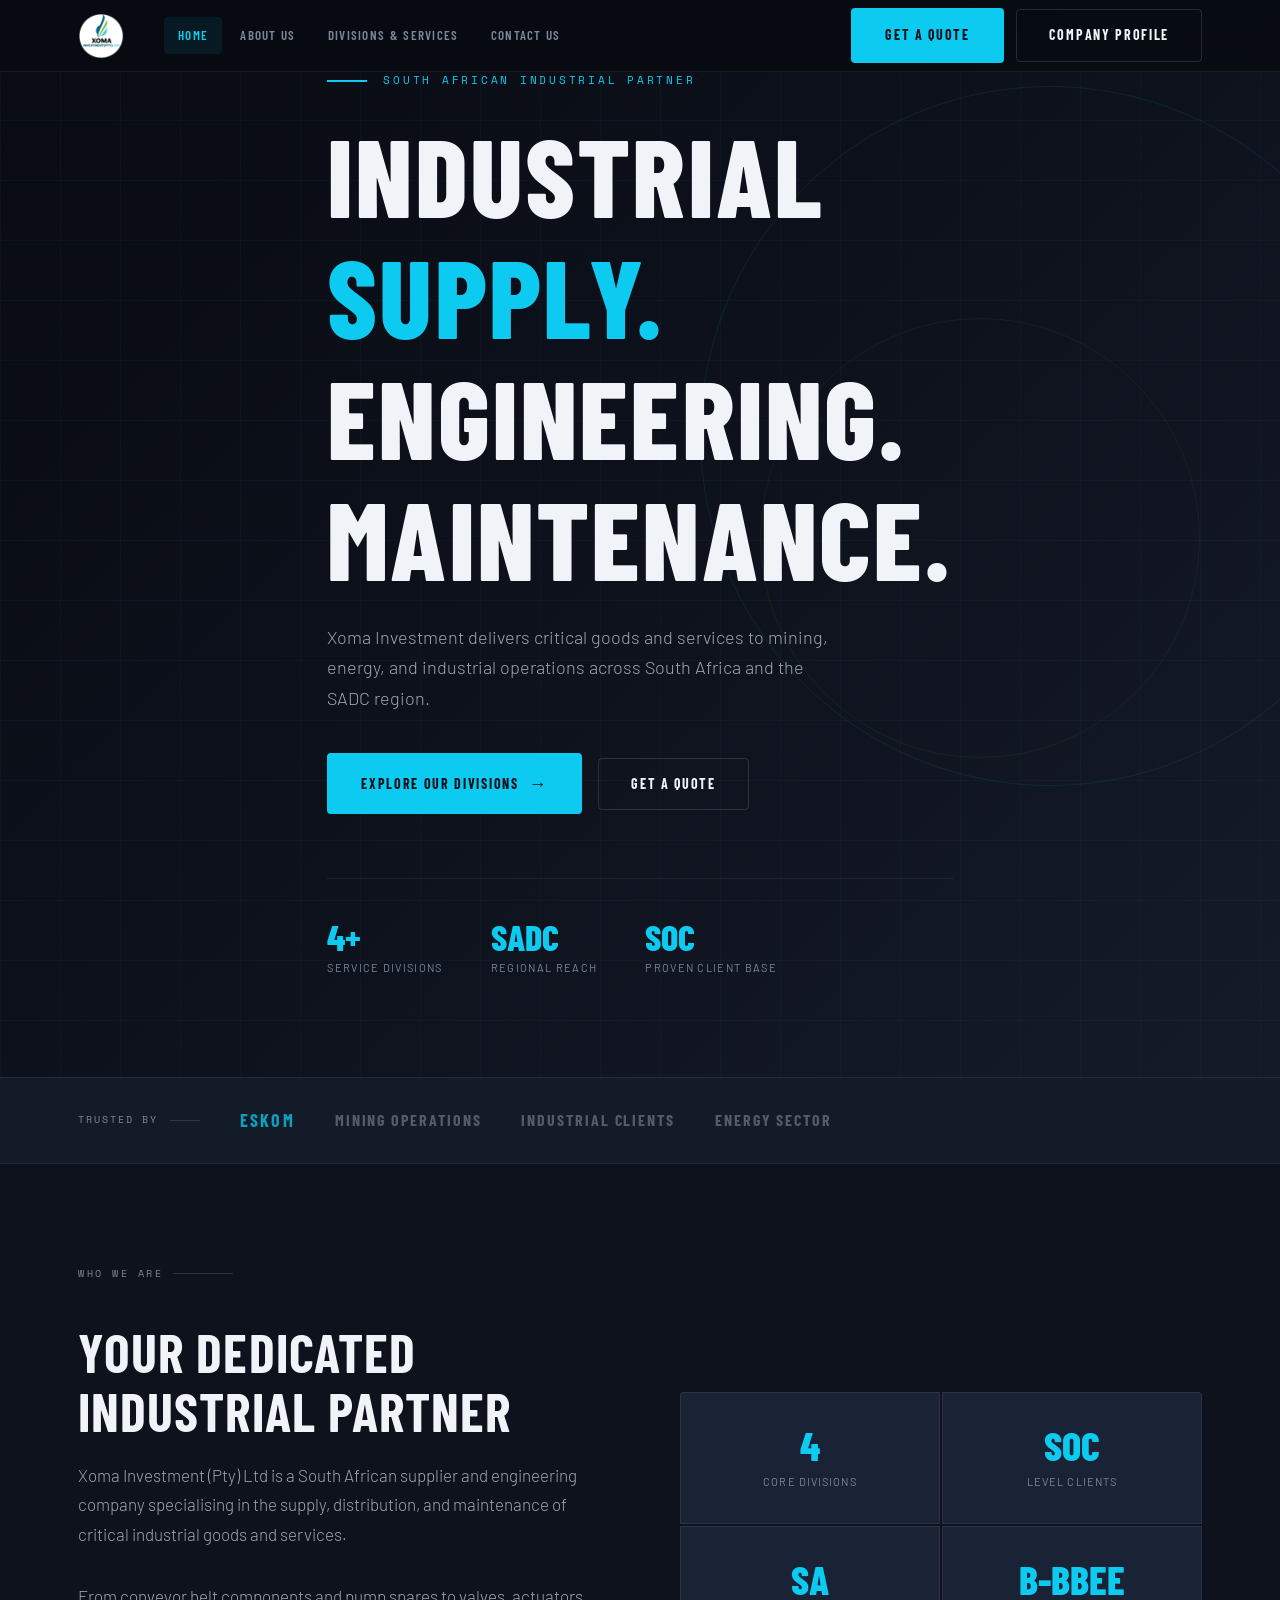
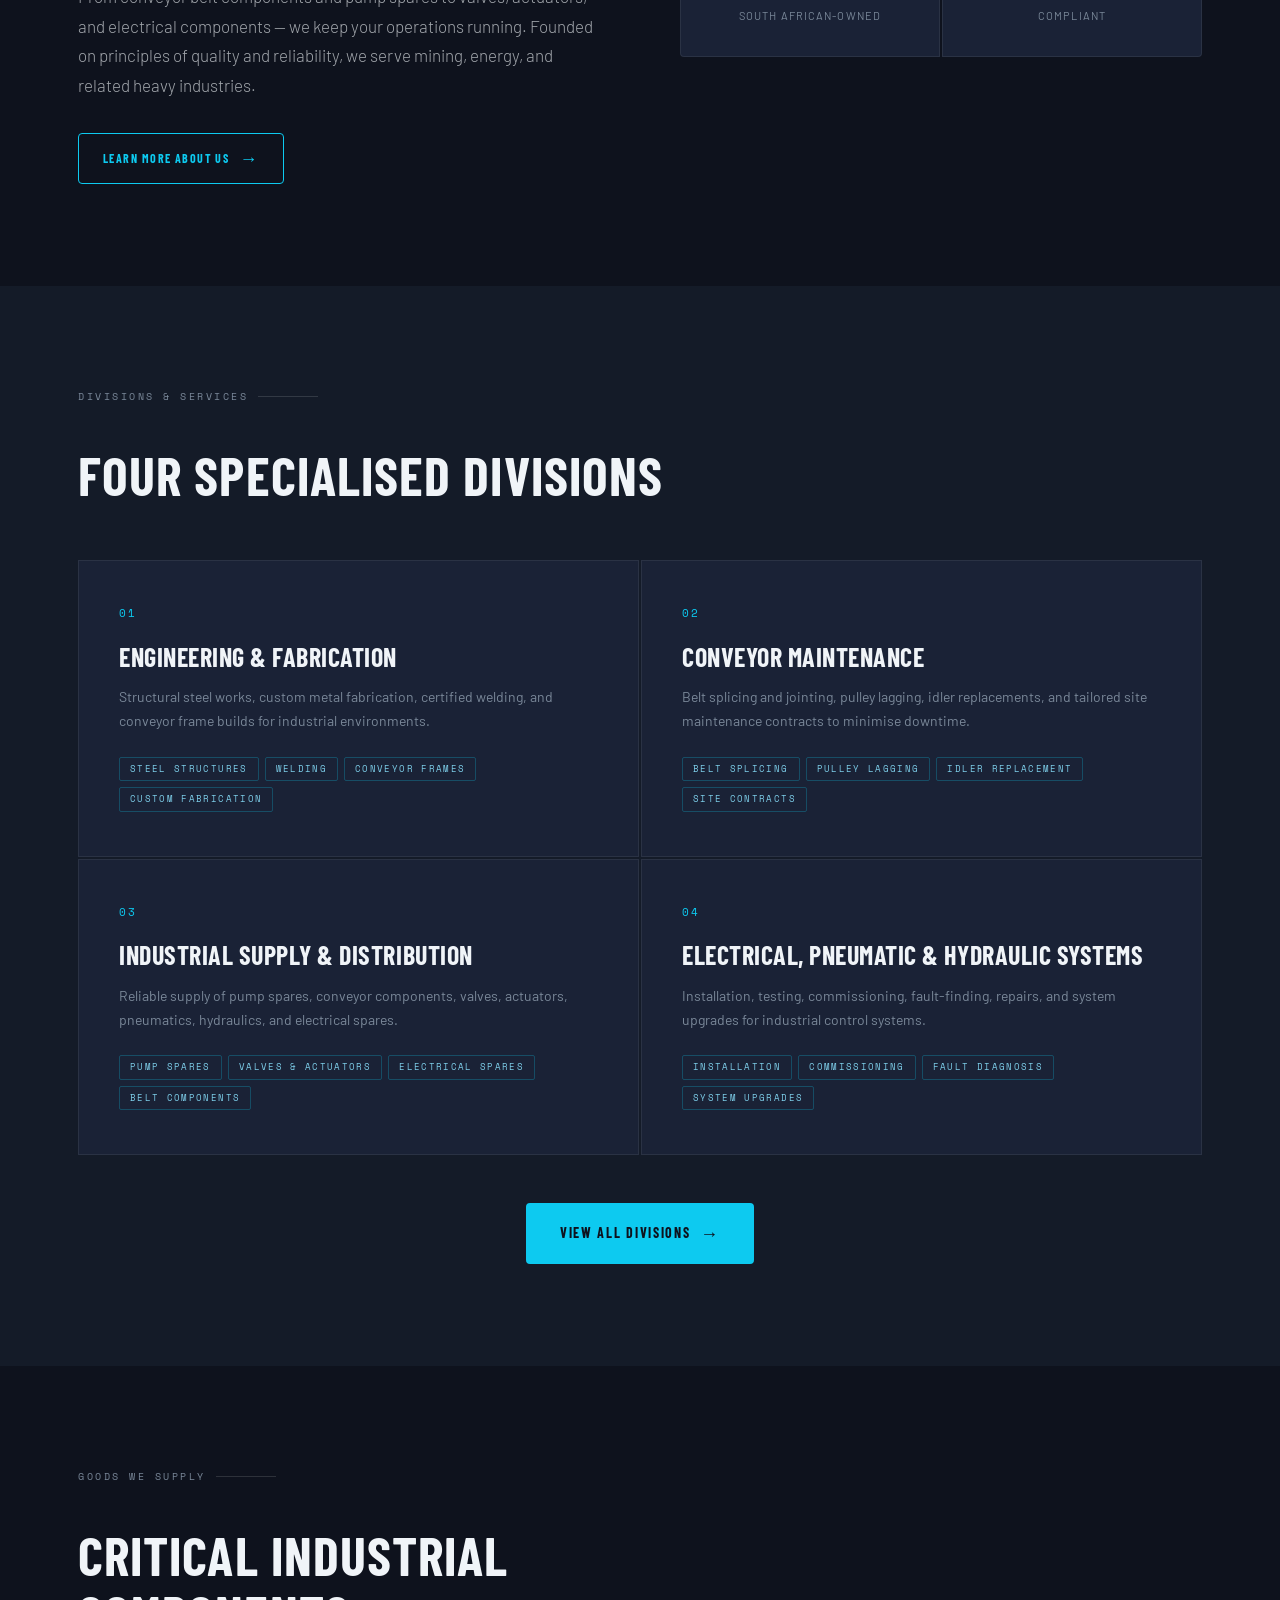
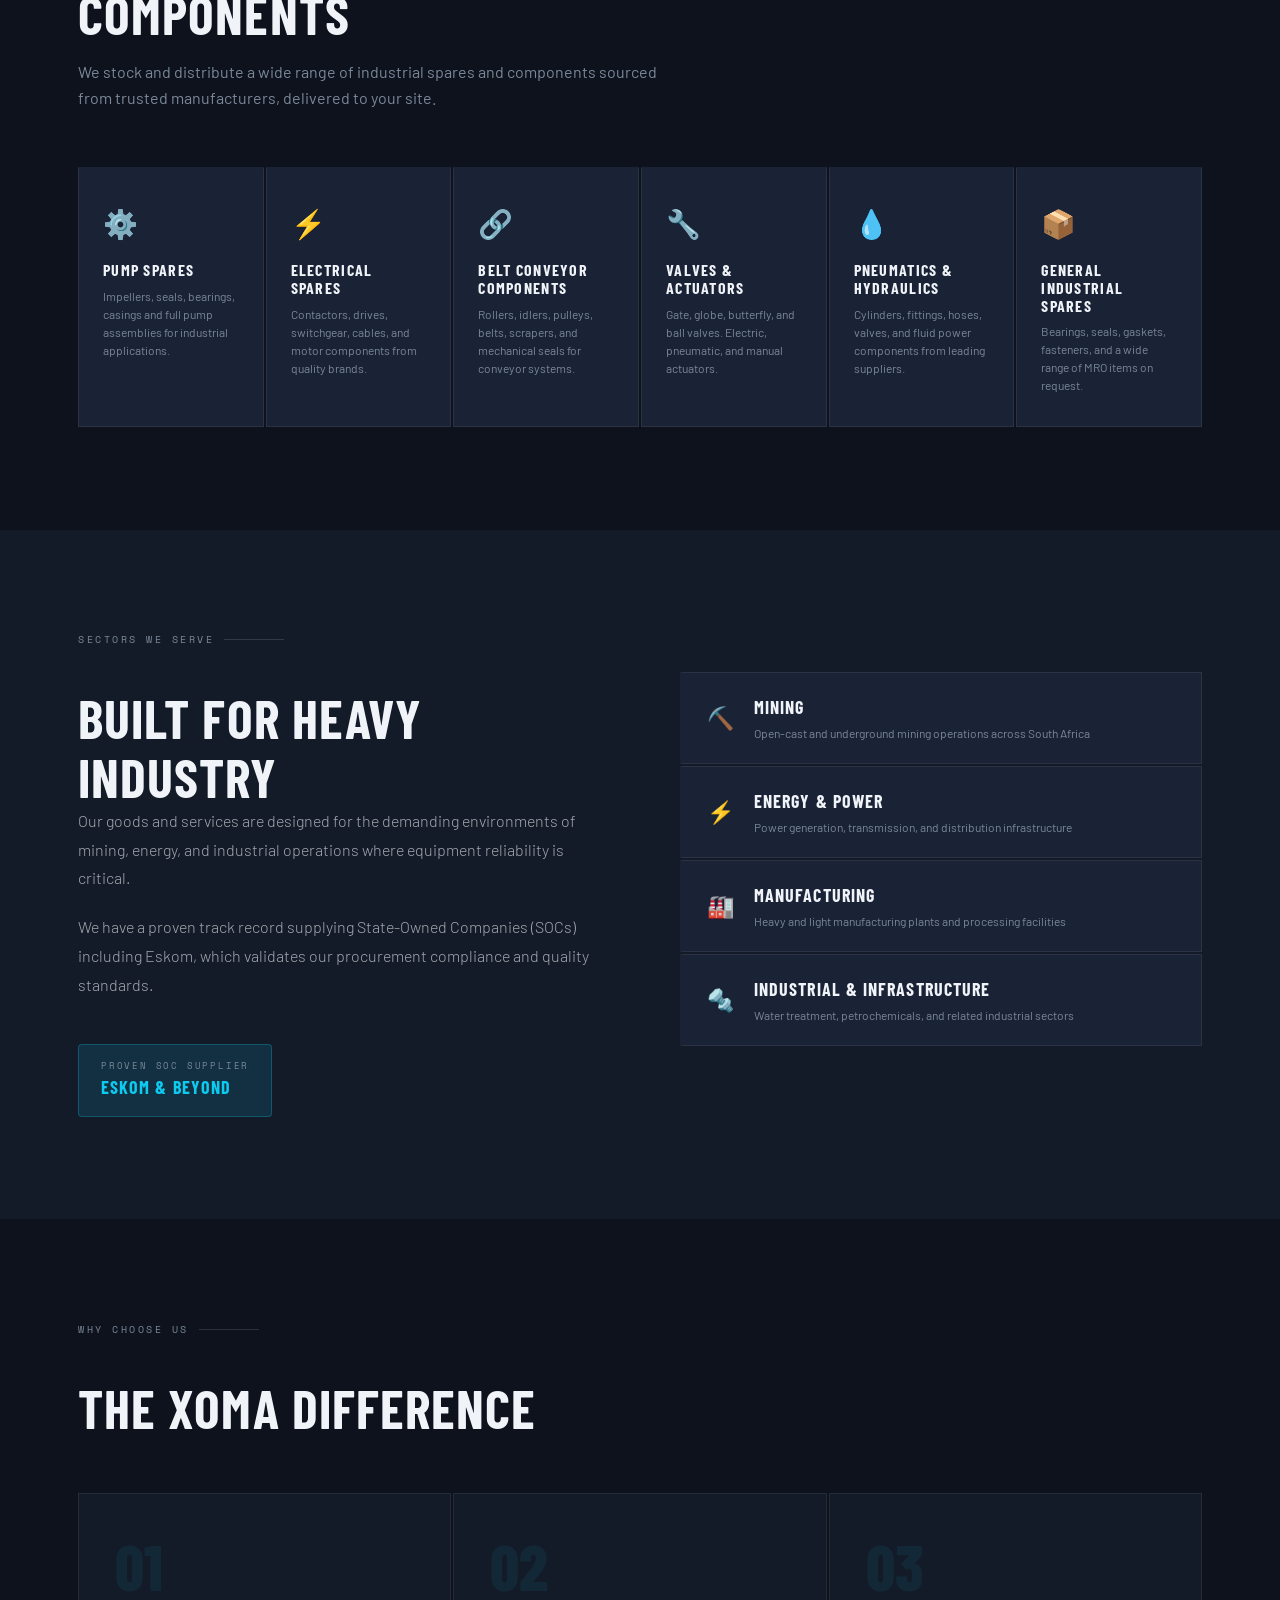
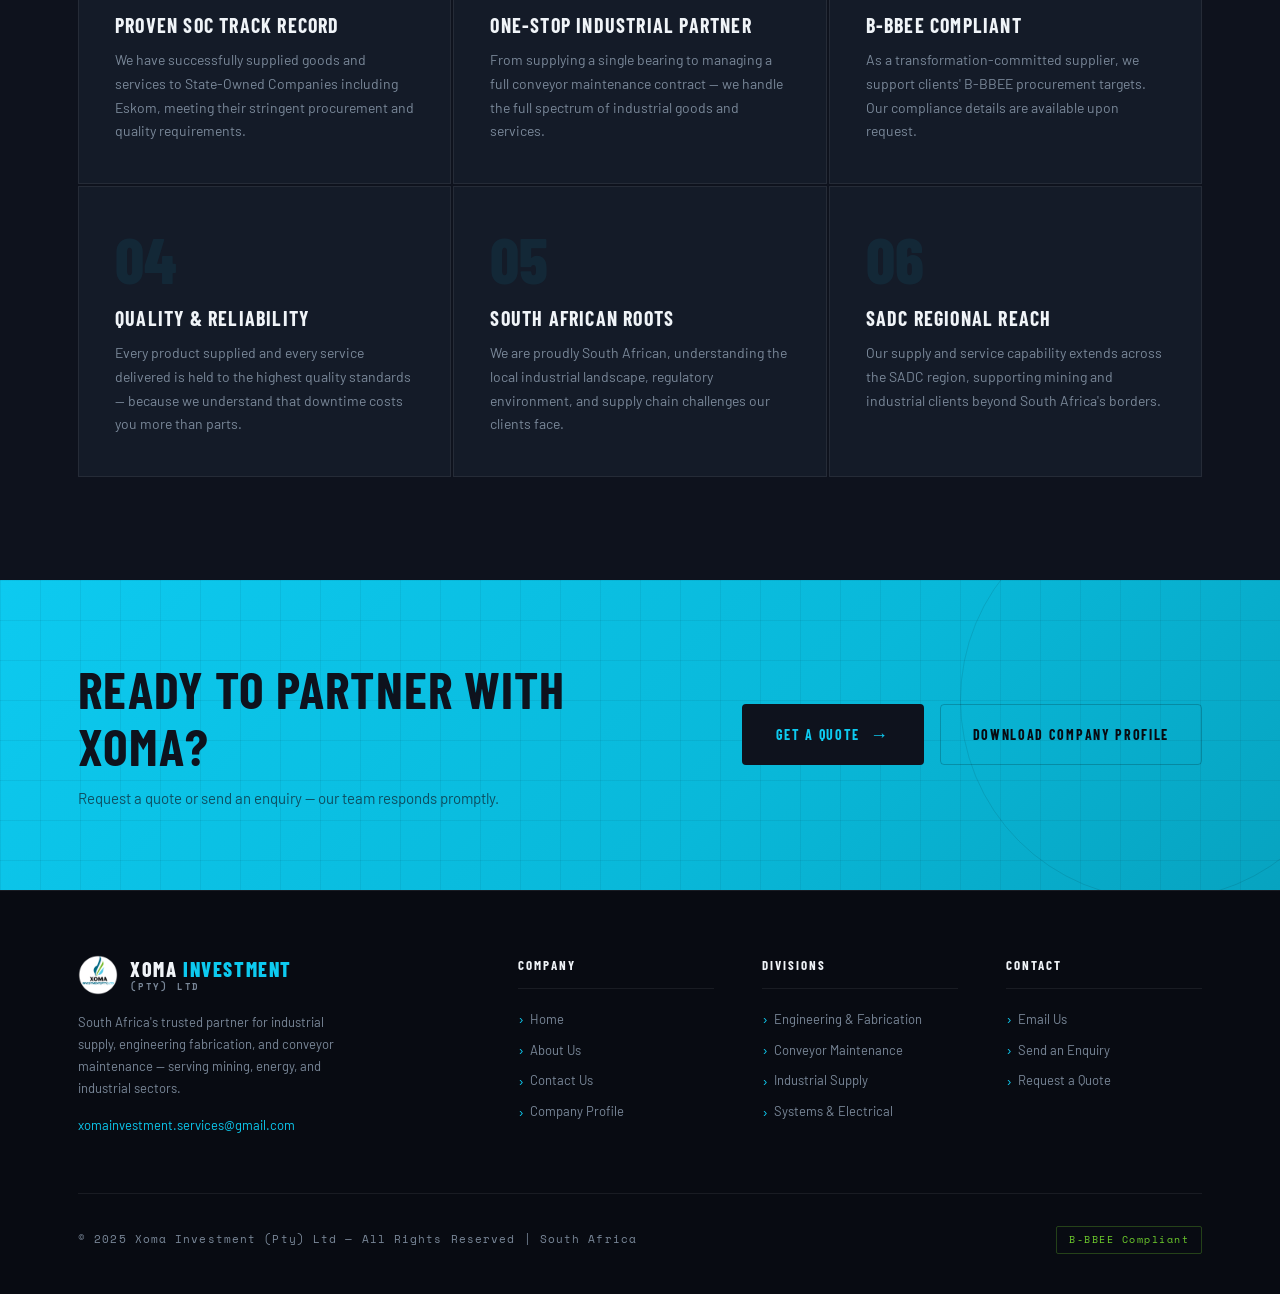
==== commit 1ff5e351: "Added Docs" ====
--- a/index.html
+++ b/index.html
@@ -43,7 +43,7 @@
 
       <div class="nav-ctas">
         <a href="contact.html" class="btn btn-primary">Get a Quote</a>
-        <a href="assets/docs/company_profile.pdf" download="Xoma_Investment_Company_Profile.pdf" class="btn btn-secondary">Company Profile</a>
+        <a href="assets/docs/Xoma_Investment_Company_Profile.pdf" download="Xoma_Investment_Company_Profile.pdf" class="btn btn-secondary">Company Profile</a>
       </div>
     </div>
   </header>
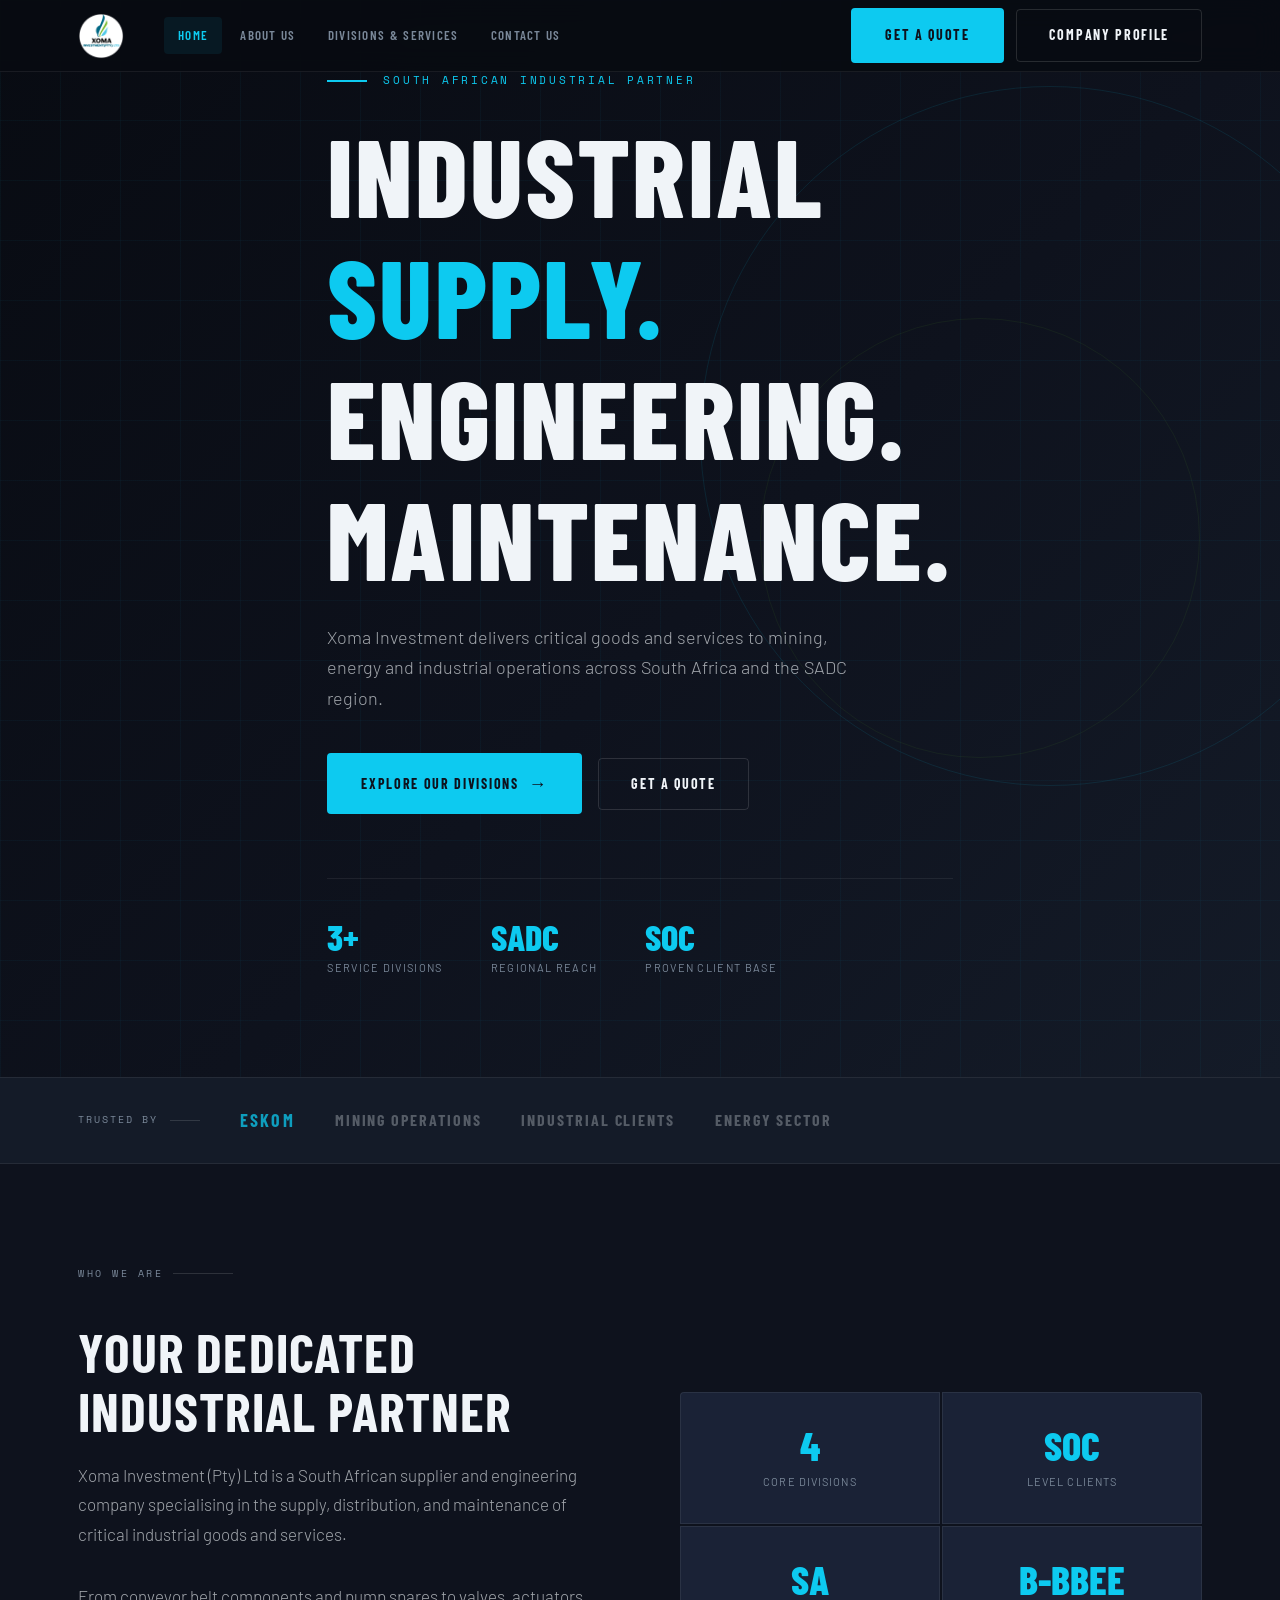
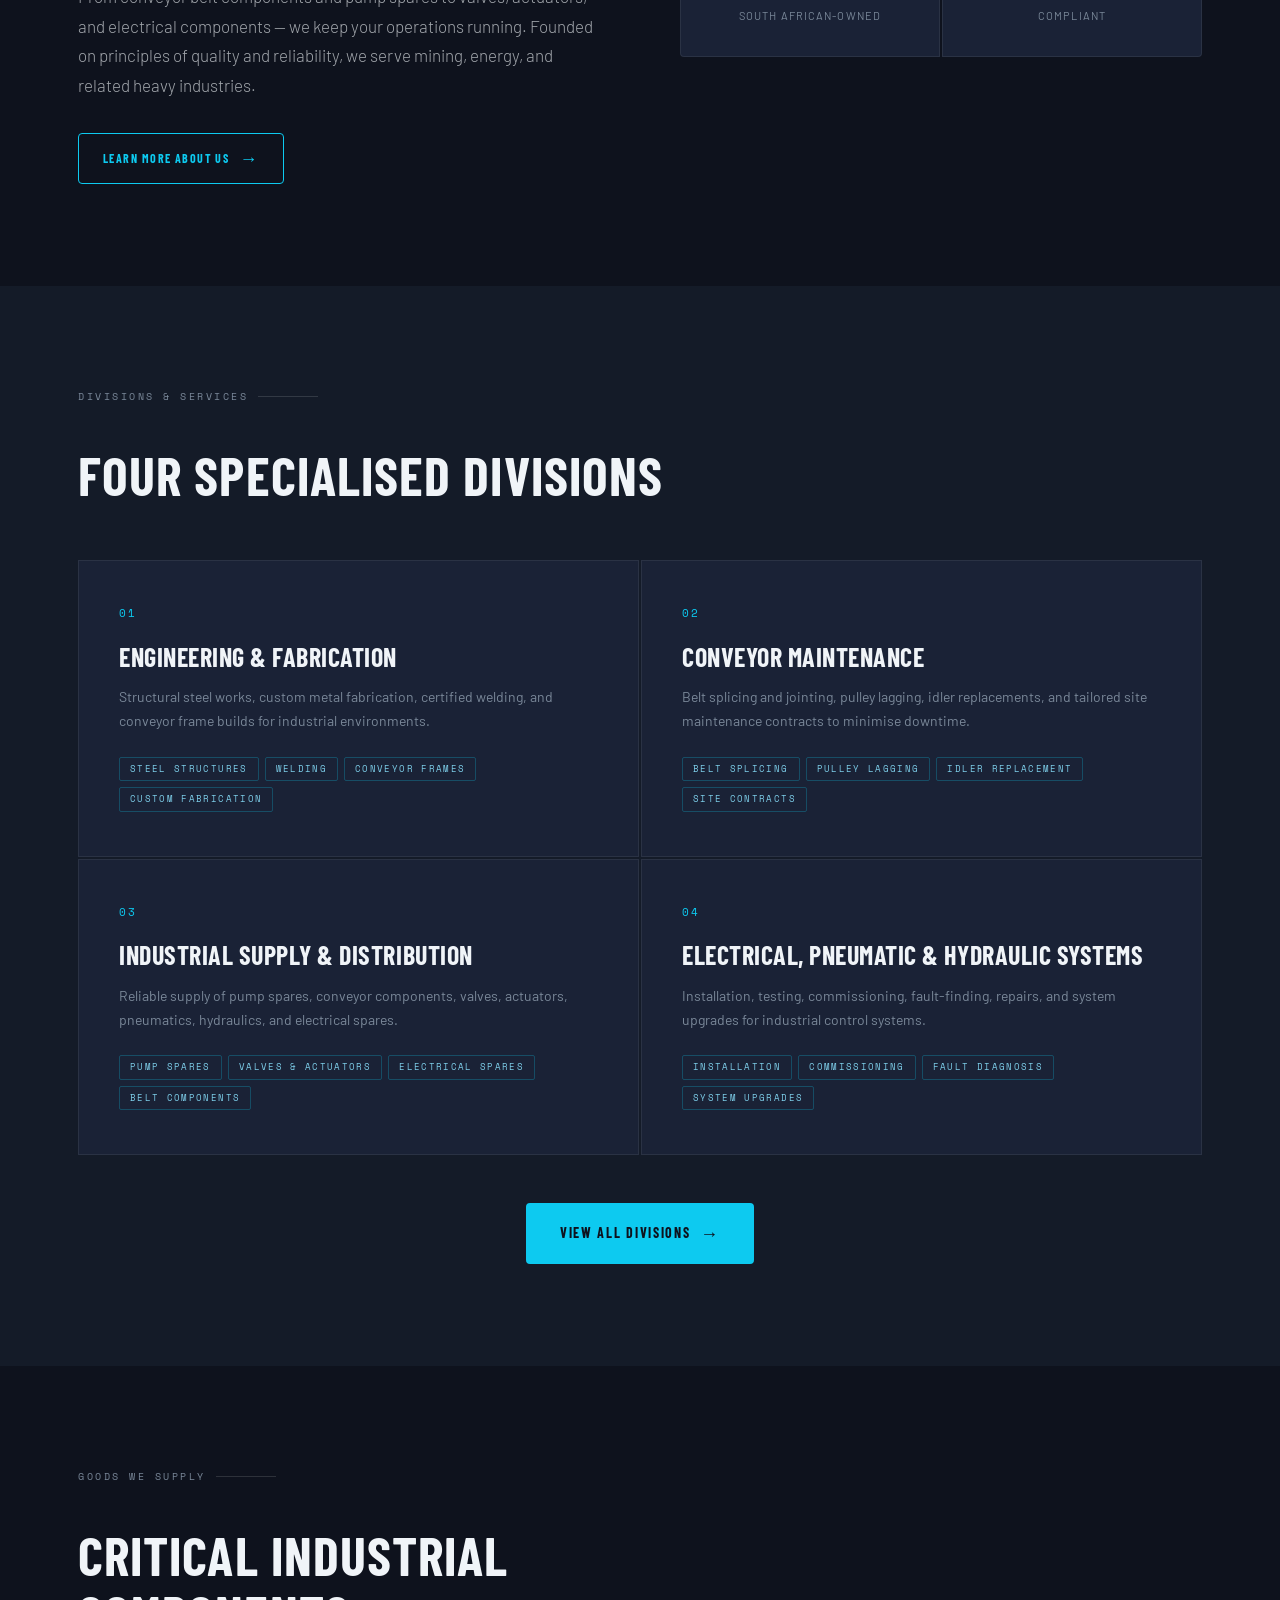
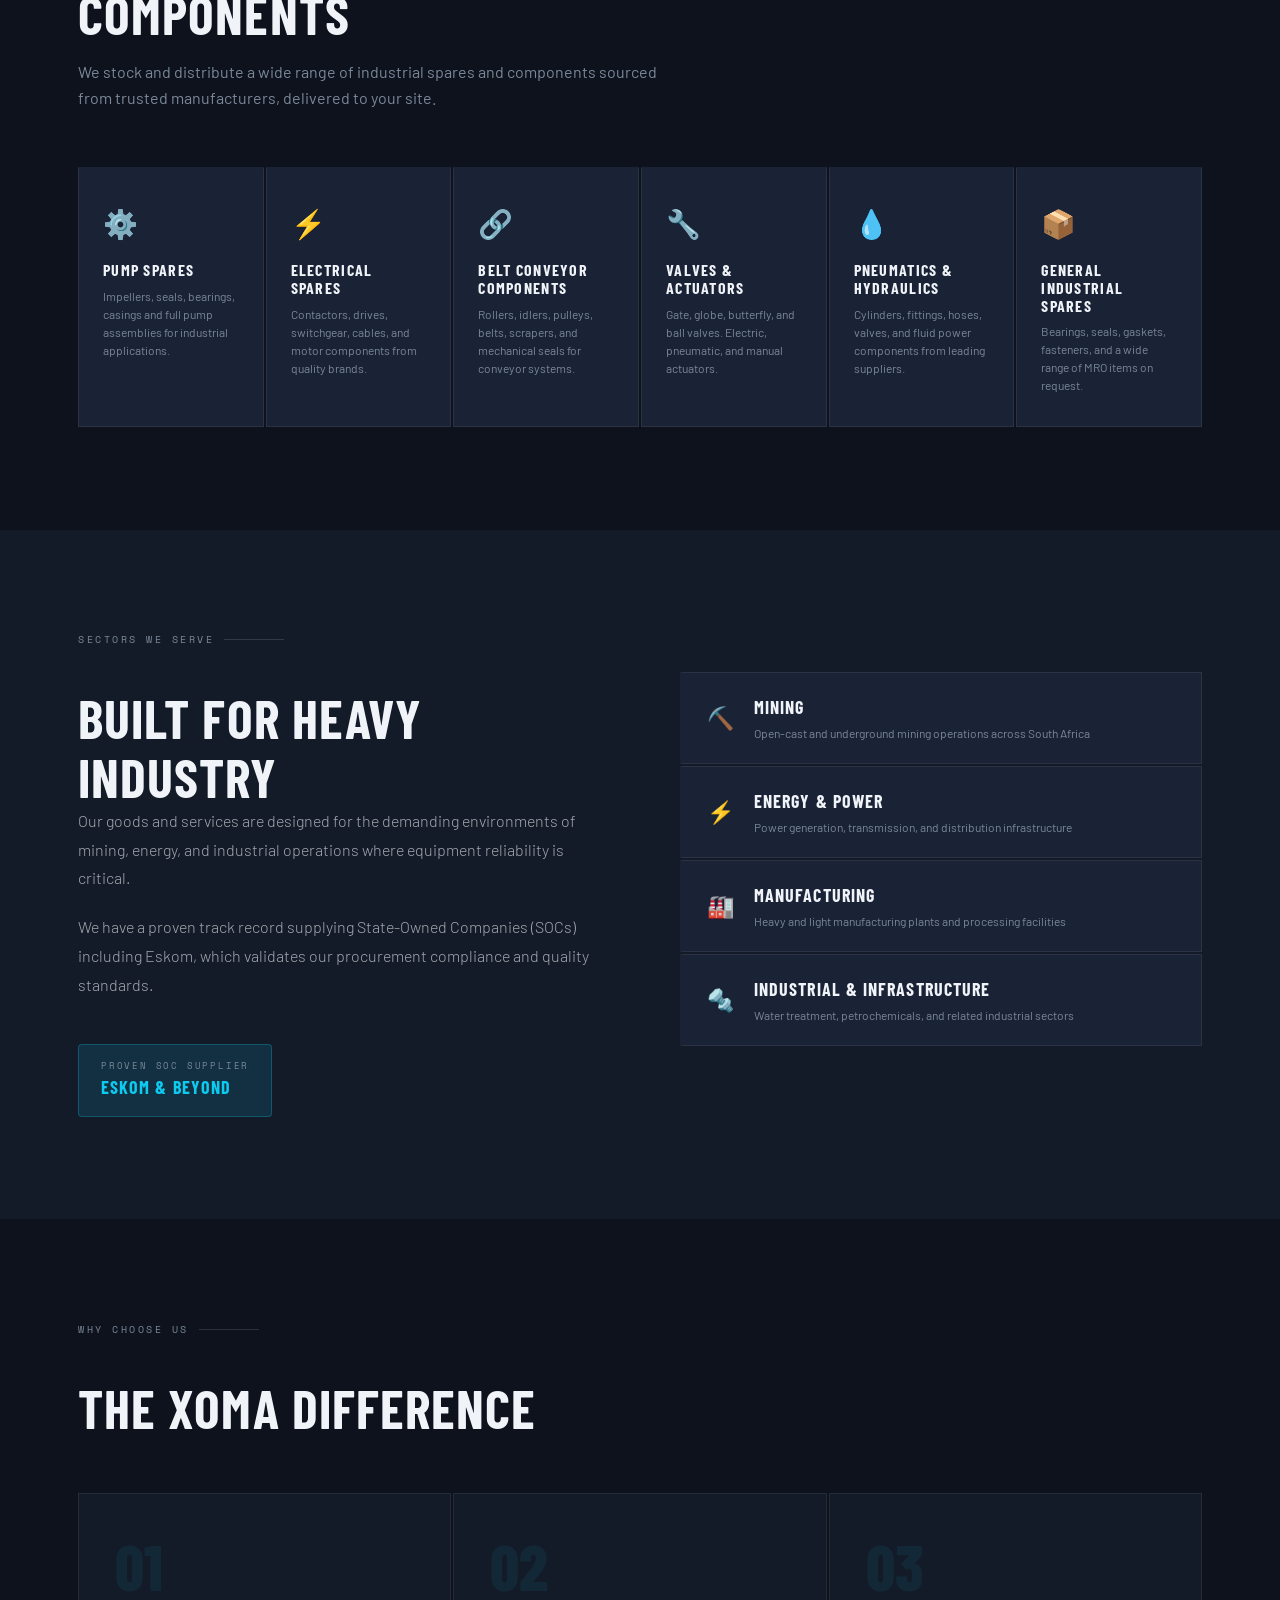
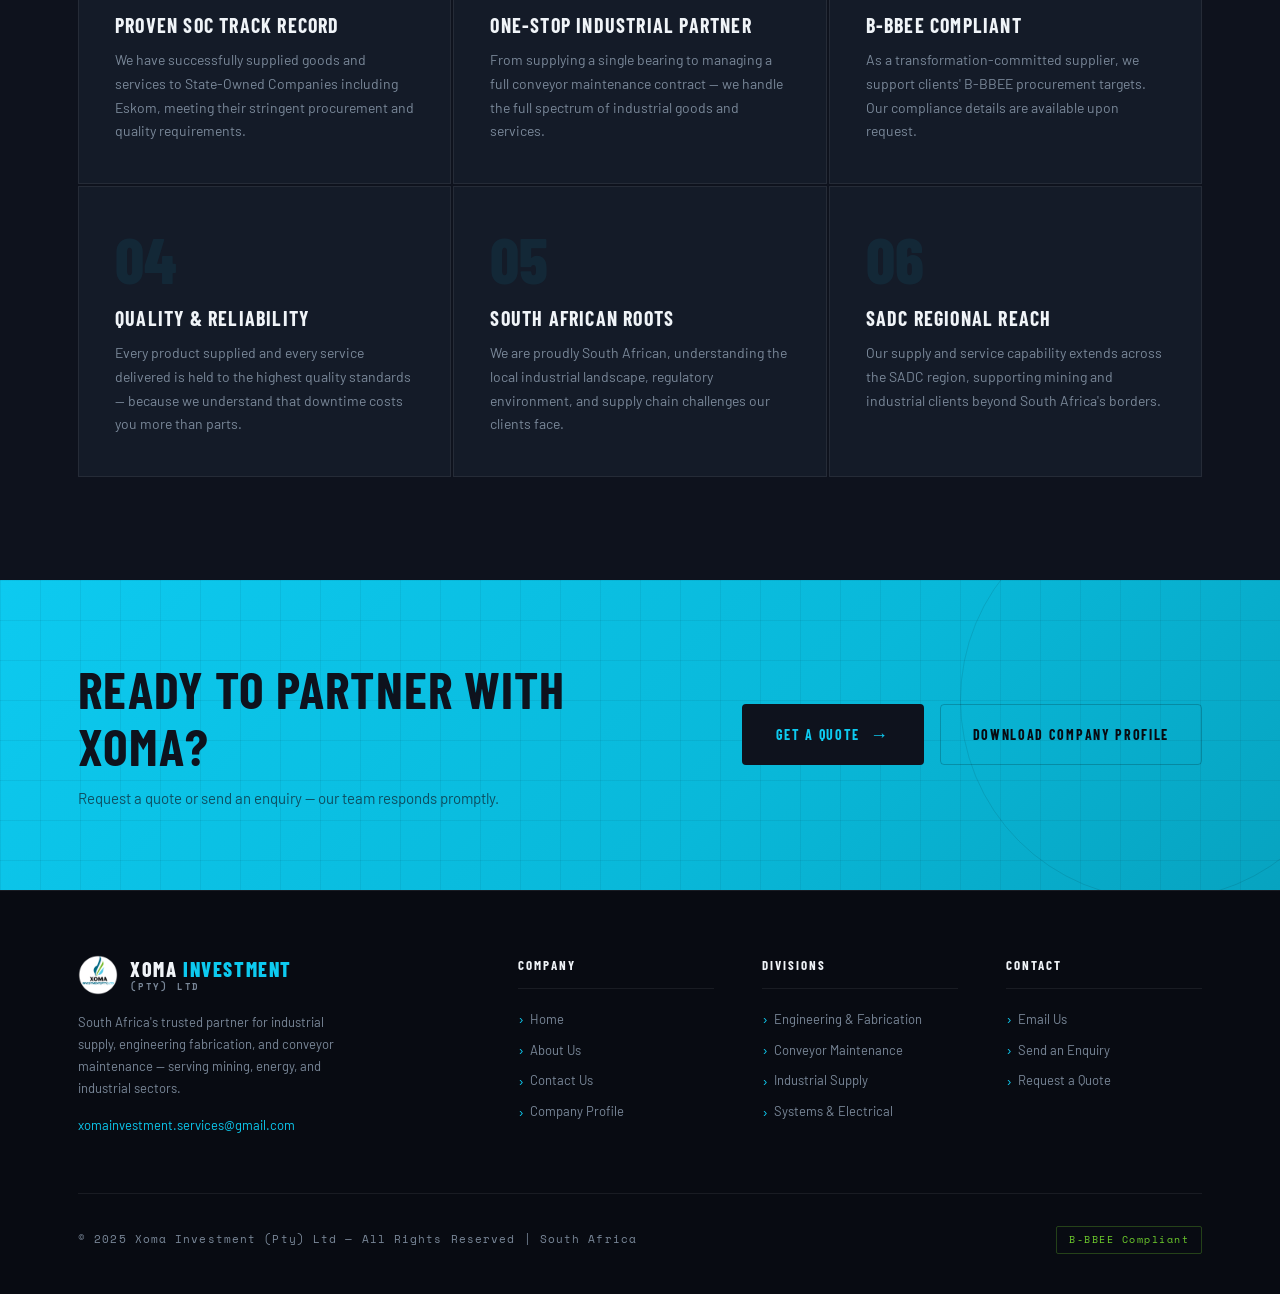
==== commit 99a8427d: "Update index.html" ====
--- a/index.html
+++ b/index.html
@@ -63,7 +63,7 @@
             <span>South African Industrial Partner</span>
           </div>
           <h1>Industrial<br><span class="accent">Supply.</span><br>Engineering.<br>Maintenance.</h1>
-          <p class="hero-sub">Xoma Investment delivers critical goods and services to mining, energy, and industrial operations across South Africa and the SADC region.</p>
+          <p class="hero-sub">Xoma Investment delivers critical goods and services to mining, energy and industrial operations across South Africa and the SADC region.</p>
           <div class="hero-actions">
             <a href="services.html" class="btn btn-primary">Explore Our Divisions <span class="arrow">→</span></a>
             <a href="contact.html" class="btn btn-secondary">Get a Quote</a>
@@ -394,4 +394,4 @@
 
   <script src="assets/js/script.js"></script>
 </body>
-</html>+</html>
